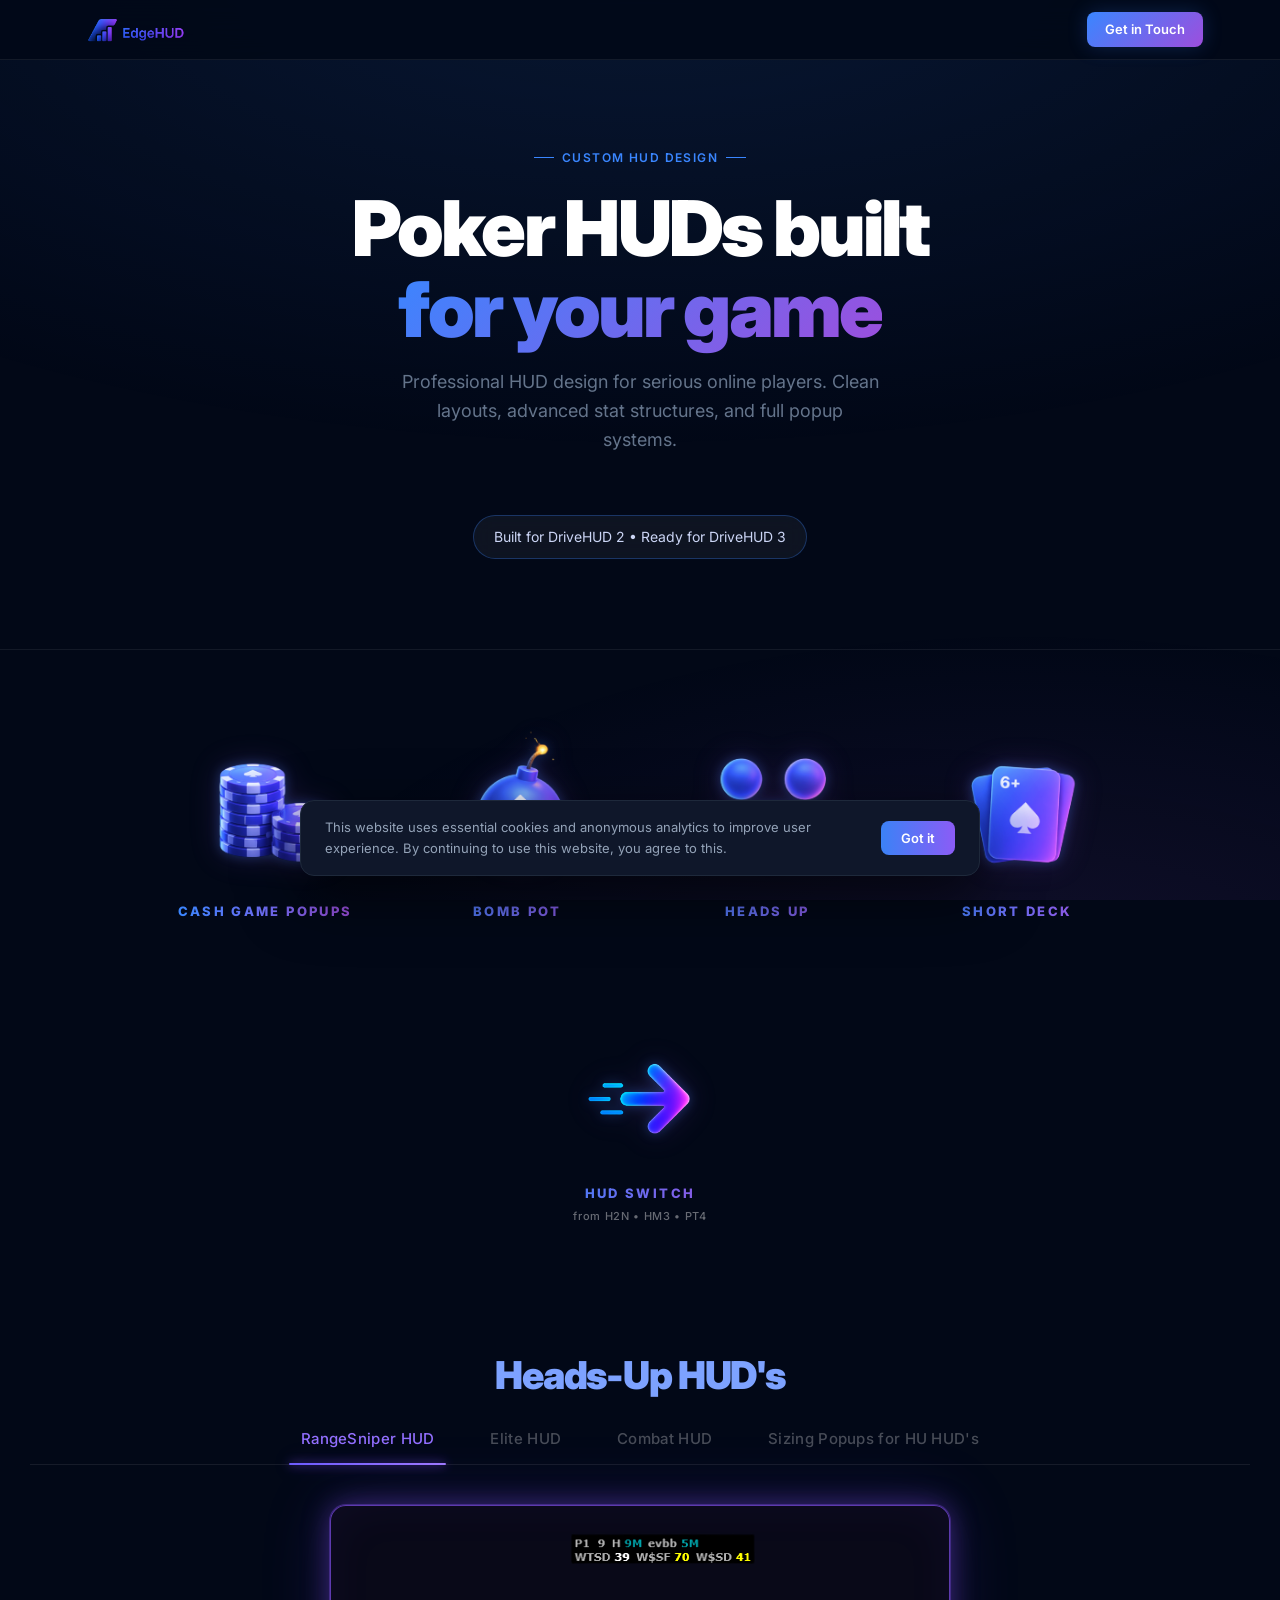
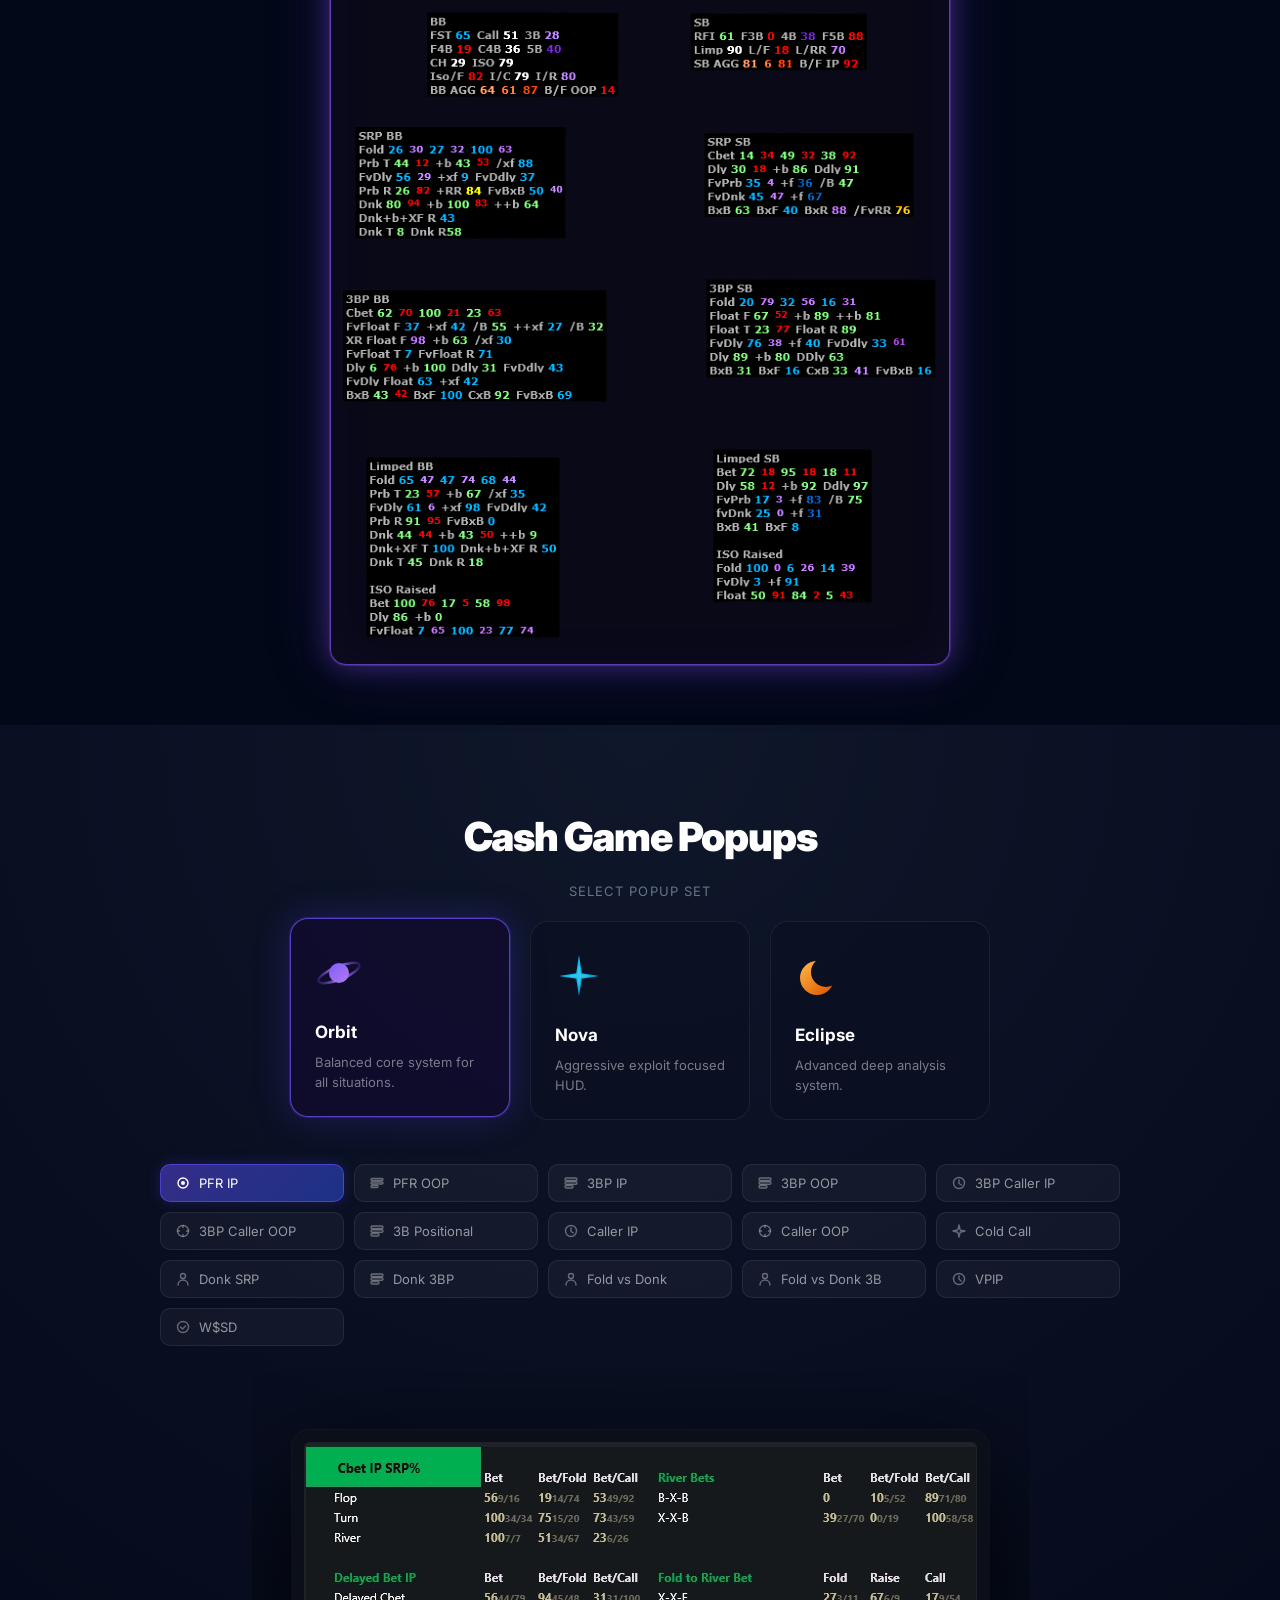
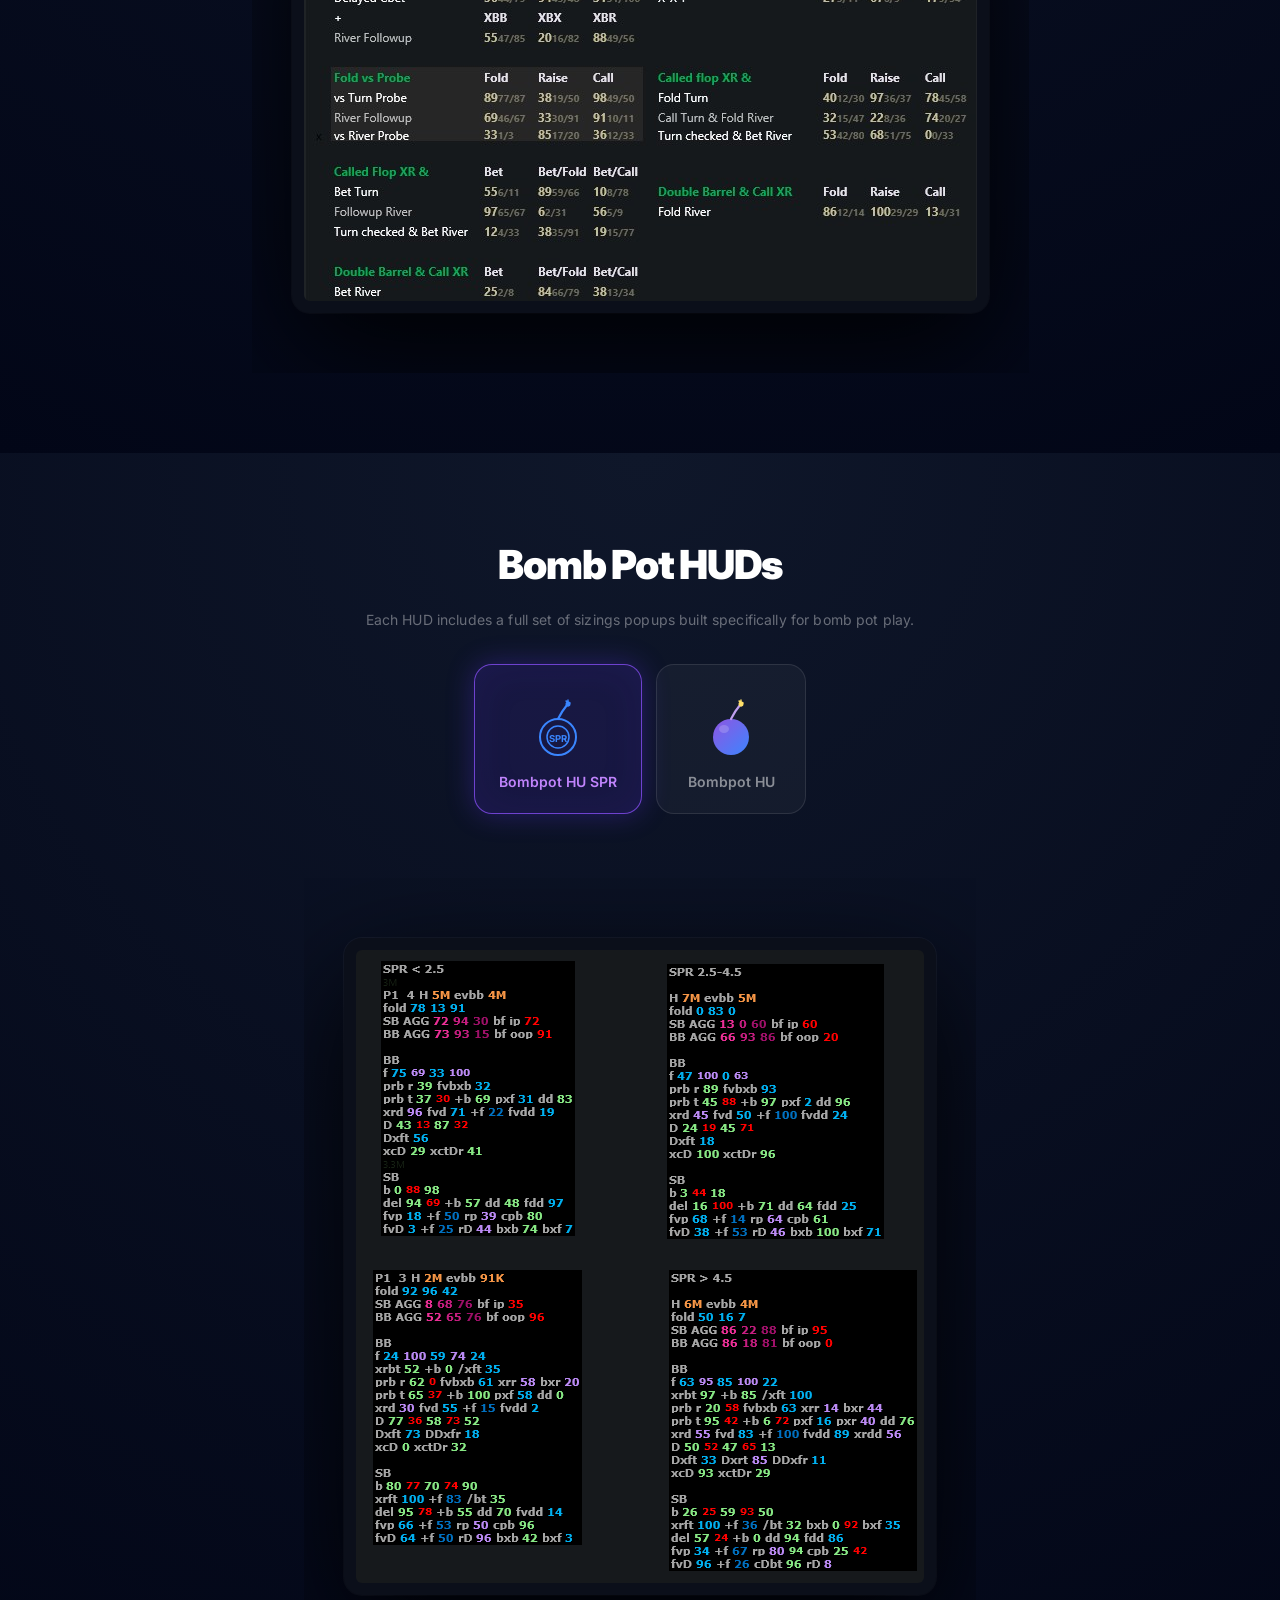
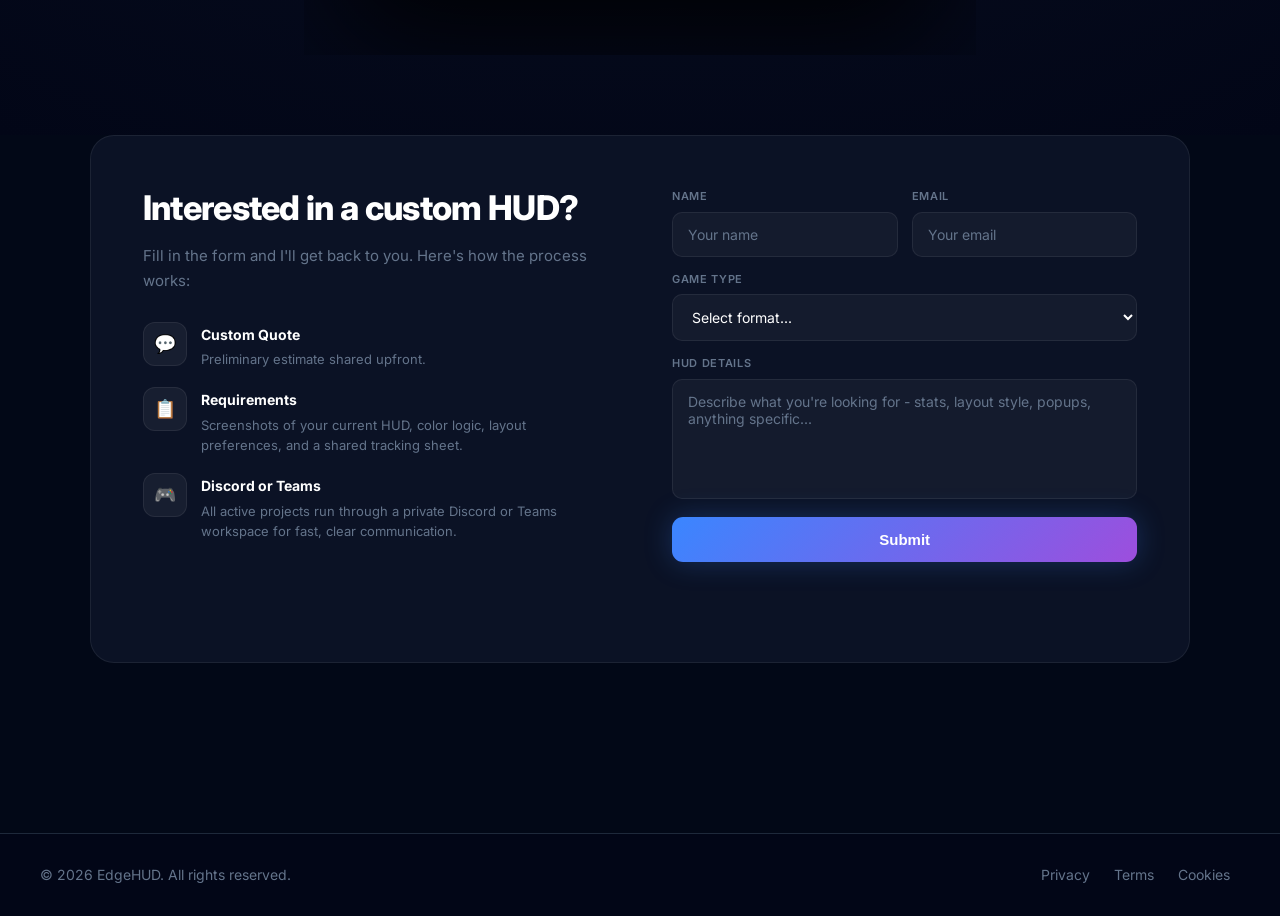
==== index.html @ d204b6a9 "Add files via upload" ====
<!DOCTYPE html>
<html lang="en">
<head>
<!-- Google tag (gtag.js) -->
<script async src="https://www.googletagmanager.com/gtag/js?id=G-PQ1KX2Z8D5"></script>
<script>
  window.dataLayer = window.dataLayer || [];
  function gtag(){dataLayer.push(arguments);}
  gtag('js', new Date());
  gtag('config', 'G-PQ1KX2Z8D5');
</script>
<meta charset="UTF-8">
<meta name="viewport" content="width=device-width, initial-scale=1.0">
<link rel="icon" type="image/png" href="logo-e-transparent.png">
<title>EdgeHUD - Custom Poker HUD Design for DriveHUD 2 &amp; 3</title>
<meta name="description" content="Professional custom poker HUD design for DriveHUD 2 and DriveHUD 3. Specialising in Cash Games, Heads-Up, Bomb Pot, and Omaha HUDs with full popup systems tailored to your game.">
<meta name="keywords" content="poker HUD, DriveHUD, DriveHUD 2, DriveHUD 3, custom poker HUD, heads-up poker HUD, bomb pot HUD, cash game HUD, Omaha HUD, poker software, HUD design">
<meta name="robots" content="index, follow">
<meta property="og:type" content="website">
<meta property="og:site_name" content="EdgeHUD">
<meta property="og:title" content="EdgeHUD - Custom Poker HUD Design for DriveHUD 2 &amp; 3">
<meta property="og:description" content="Professional custom poker HUD design for DriveHUD 2 and DriveHUD 3. Cash Games, Heads-Up, Bomb Pot, and Omaha HUDs with full popup systems.">
<meta property="og:url" content="https://edgehud.com/">
<meta name="twitter:card" content="summary_large_image">
<meta name="twitter:title" content="EdgeHUD - Custom Poker HUD Design">
<meta name="twitter:description" content="Professional custom poker HUD design for DriveHUD 2 and DriveHUD 3. Cash Games, Heads-Up, Bomb Pot, and Omaha formats.">
<script type="application/ld+json">
{
  "@context": "https://schema.org",
  "@type": "Service",
  "name": "EdgeHUD",
  "description": "Custom poker HUD design service for DriveHUD 2 and DriveHUD 3. Specialising in Cash Games, Heads-Up, Bomb Pot, and Omaha formats.",
  "provider": {
    "@type": "Organization",
    "name": "EdgeHUD",
    "url": "https://edgehud.com"
  },
  "serviceType": "Custom Poker HUD Design",
  "areaServed": "Worldwide",
  "availableChannel": {
    "@type": "ServiceChannel",
    "serviceUrl": "https://edgehud.com"
  }
}
</script>
<link href="https://fonts.googleapis.com/css2?family=Inter:wght@300;400;500;600;700;800;900&family=JetBrains+Mono:wght@400;600&display=swap" rel="stylesheet">
<link rel="stylesheet" href="shared.css">
<style>

/* HERO */
.hero {
  position: relative;
  z-index: 1;
  text-align: center;
  padding: 140px 20px 90px;
  border-bottom: 1px solid var(--border);
}

.hero-eyebrow {
  display: inline-flex;
  align-items: center;
  gap: 8px;
  font-size: 12px;
  font-weight: 600;
  letter-spacing: .12em;
  text-transform: uppercase;
  color: var(--blue);
  margin-bottom: 22px;
}

.hero-eyebrow span { width: 20px; height: 1px; background: var(--blue); display: inline-block; }

.hero h1 {
  font-size: clamp(42px, 6vw, 80px);
  font-weight: 900;
  letter-spacing: -0.035em;
  line-height: 1.05;
  margin-bottom: 18px;
}

.hero h1 em {
  font-style: normal;
  background: var(--grad);
  -webkit-background-clip: text;
  -webkit-text-fill-color: transparent;
}

.hero-sub {
  color: var(--muted);
  font-size: clamp(15px, 1.8vw, 18px);
  max-width: 480px;
  margin: 0 auto 30px;
}

.hud-info {
  margin-top: 30px;
  display: inline-block;
  padding: 10px 20px;
  border-radius: 999px;
  background: rgba(255,255,255,0.05);
  border: 1px solid rgba(58,134,255,0.3);
  color: #cbd5f5;
  font-size: 14px;
  backdrop-filter: blur(10px);
}

/* FORMATS STRIP */

.formats-section {
  position: relative;
  z-index: 1;
  padding: 70px 10% 60px;
  text-align: center;
}

.formats-grid {
  display: flex;
  justify-content: center;
  align-items: flex-start;
  gap: 80px;
  flex-wrap: wrap;
}

.format-item {
  text-align: center;
  cursor: default;
  transition: .3s;
}

.format-img {
  width: 170px;
  height: 175px;
  margin-bottom: 6px;
  background-image: url('icons-strip-transparent.png');
  background-size: 680px auto;
  background-repeat: no-repeat;
  filter:
    saturate(1.3)
    drop-shadow(0 0 6px rgba(58,134,255,0.30))
    drop-shadow(0 0 14px rgba(157,78,221,0.18));
  transition: .4s;
  display: block;
  margin-left: auto;
  margin-right: auto;
}

.format-icon-cash { background-position: 0 center; }
.format-icon-bomb { background-position: -170px center; }
.format-icon-hu   { background-position: -340px center; }
.format-icon-sd   { background-position: -510px center; }

.format-img-photo {
  object-fit: contain;
  background-image: none;
  width: 220px;
  height: 175px;
}

.format-sub {
  font-size: 11px;
  font-weight: 500;
  letter-spacing: .06em;
  color: rgba(255,255,255,0.4);
  margin-top: 4px;
}

.format-item:hover .format-img {
  transform: translateY(-6px) scale(1.08);
  filter:
    saturate(1.4)
    drop-shadow(0 0 10px rgba(58,134,255,0.48))
    drop-shadow(0 0 22px rgba(157,78,221,0.28));
}

.format-item h3 {
  font-size: 13px;
  letter-spacing: .18em;
  font-weight: 800;
  background: linear-gradient(90deg, #3a86ff, #9d4edd);
  -webkit-background-clip: text;
  -webkit-text-fill-color: transparent;
}

@media (max-width: 640px) {
  .formats-grid { gap: 44px; }
  .format-img { width: 120px; height: 124px; background-size: 480px auto; }
  .format-icon-bomb { background-position: -120px center; }
  .format-icon-hu   { background-position: -240px center; }
  .format-icon-sd   { background-position: -360px center; }
  .format-item h3 { font-size: 11px; letter-spacing: .14em; }
}

.section-tag {
  display: inline-block;
  font-size: 10px;
  font-weight: 700;
  letter-spacing: .14em;
  text-transform: uppercase;
  color: var(--blue);
  background: rgba(58,134,255,0.1);
  border: 1px solid rgba(58,134,255,0.2);
  padding: 4px 14px;
  border-radius: 100px;
  margin-bottom: 14px;
}


/* CONTACT */

.contact-section {
  position: relative;
  z-index: 1;
  padding: 0 7% 90px;
}

.contact-inner {
  background: var(--surface);
  border: 1px solid var(--border);
  border-radius: 24px;
  padding: 52px 52px;
  display: grid;
  grid-template-columns: 1fr 1fr;
  gap: 64px;
  align-items: start;
}

.contact-left h2 {
  font-size: clamp(22px, 2.8vw, 34px);
  font-weight: 800;
  letter-spacing: -0.02em;
  margin-bottom: 14px;
  line-height: 1.2;
}

.contact-left p { color: var(--muted); font-size: 15px; line-height: 1.7; margin-bottom: 28px; }

.contact-form { display: flex; flex-direction: column; gap: 14px; }

.field { display: flex; flex-direction: column; gap: 6px; }
.field label { font-size: 11px; font-weight: 600; color: #64748b; letter-spacing: .06em; text-transform: uppercase; }

input, textarea, select {
  background: rgba(255,255,255,0.04);
  border: 1px solid var(--border);
  border-radius: 10px;
  padding: 13px 15px;
  color: white;
  font-size: 14px;
  font-family: 'Inter', sans-serif;
  outline: none;
  transition: .2s;
  width: 100%;
  box-sizing: border-box;
}

input::placeholder, textarea::placeholder { color: var(--muted); }
input:focus, textarea:focus, select:focus {
  border-color: rgba(58,134,255,0.45);
  box-shadow: 0 0 0 3px rgba(58,134,255,0.08);
}

select option { background: #0e1120; color: white; }
textarea { height: 120px; resize: none; }
.input-row { display: grid; grid-template-columns: 1fr 1fr; gap: 14px; }

.submit-btn {
  padding: 14px;
  border-radius: 11px;
  border: none;
  background: var(--grad);
  color: white;
  font-size: 15px;
  font-weight: 700;
  cursor: pointer;
  transition: .25s;
  box-shadow: 0 0 28px rgba(58,134,255,0.26);
  margin-top: 4px;
}

.submit-btn:hover { transform: translateY(-2px); box-shadow: 0 0 42px rgba(58,134,255,0.46); }

/* PROCESS STEPS */

.process-steps { display: flex; flex-direction: column; gap: 18px; margin-top: 8px; }

.process-step { display: flex; align-items: flex-start; gap: 14px; }

.ps-icon {
  font-size: 18px;
  width: 44px;
  height: 44px;
  border-radius: 12px;
  background: rgba(255,255,255,0.05);
  border: 1px solid var(--border);
  display: flex;
  align-items: center;
  justify-content: center;
  flex-shrink: 0;
}

.ps-text { display: flex; flex-direction: column; gap: 3px; padding-top: 2px; }
.ps-text strong { font-size: 14px; font-weight: 700; color: white; }
.ps-text span { font-size: 13px; color: var(--muted); line-height: 1.55; }

/* HUD BUILDER SECTION */

.hud-builder-section {
  position: relative;
  z-index: 1;
  padding: 80px 10% 70px;
  text-align: center;
}

.hud-builder-title {
  font-size: clamp(28px, 4vw, 42px);
  font-weight: 800;
  color: white;
  margin: 8px 0 12px;
  letter-spacing: -.02em;
}

.hud-builder-sub {
  color: var(--muted);
  font-size: 15px;
  margin-bottom: 40px;
}

.hud-builder {
  max-width: 960px;
  margin: 0 auto;
  background: rgba(255,255,255,0.02);
  border: 1px solid var(--border);
  border-radius: 20px;
  padding: 32px 28px 28px;
}

.hud-tabs {
  display: flex;
  justify-content: center;
  gap: 10px;
  flex-wrap: wrap;
  margin-bottom: 10px;
}

.hud-tabs button {
  background: rgba(255,255,255,0.04);
  border: 1px solid var(--border);
  padding: 10px 24px;
  border-radius: 14px;
  color: var(--muted);
  cursor: pointer;
  font-size: 13px;
  font-weight: 700;
  font-family: 'Inter', sans-serif;
  letter-spacing: .02em;
  transition: .2s;
}

.hud-tabs button:hover { border-color: rgba(58,134,255,0.4); color: #a0b4d6; }

.hud-tabs button.active {
  background: var(--grad);
  border-color: transparent;
  color: white;
  box-shadow: 0 0 22px rgba(58,134,255,0.35);
}

.hud-desc {
  font-size: 14px;
  color: var(--muted);
  margin: 8px 0 16px;
}

.hud-sub-tabs {
  display: flex;
  justify-content: center;
  gap: 6px;
  flex-wrap: wrap;
  margin-bottom: 20px;
}

.hud-sub-tabs button {
  background: rgba(255,255,255,0.03);
  border: 1px solid var(--border);
  padding: 6px 13px;
  border-radius: 8px;
  color: var(--muted);
  cursor: pointer;
  font-size: 12px;
  font-weight: 600;
  font-family: 'Inter', sans-serif;
  transition: .2s;
}

.hud-sub-tabs button:hover { color: #a0b4d6; border-color: rgba(58,134,255,0.3); }

.hud-sub-tabs button.active {
  background: #3a86ff;
  border-color: transparent;
  color: white;
}

.hud-preview {
  display: flex;
  justify-content: center;
  align-items: center;
  padding: 40px;
  border-radius: 20px;
  background: radial-gradient(circle at center, rgba(59,130,246,0.12), transparent 70%);
  border: 1px solid rgba(59,130,246,0.15);
  box-shadow:
    0 0 0 1px rgba(255,255,255,0.02),
    0 20px 60px rgba(0,0,0,0.6),
    inset 0 0 40px rgba(59,130,246,0.05);
  transition: box-shadow .4s;
  overflow: auto;
}

.hud-preview .bi-preview-img {
  width: 100%;
  display: flex;
  justify-content: center;
}

.hud-preview .bi-preview-img img {
  width: 100%;
  max-height: 80vh;
  height: auto;
  display: block;
  border-radius: 12px;
  box-shadow:
    0 10px 30px rgba(0,0,0,0.8),
    0 0 0 1px rgba(0,0,0,0.6);
  filter: contrast(1.08) saturate(1.05);
  cursor: zoom-in;
  opacity: 1;
  transform: translateY(0);
  transition: opacity 0.25s ease, transform 0.25s ease;
  will-change: transform, opacity;
}

.hud-preview .bi-preview-img img.fade-out {
  opacity: 0;
  transform: translateY(10px);
}

@media (max-width: 768px) {
  .hud-preview { padding: 20px; }
  .hud-preview .bi-preview-img img { transition: opacity 0.2s ease; transform: none !important; }
}

/* RESPONSIVE */

@media (max-width: 900px) {
  .contact-inner { grid-template-columns: 1fr; gap: 40px; padding: 36px 28px; }
}

@media (max-width: 600px) {
  .contact-section { padding: 0 5% 72px; }
  .input-row { grid-template-columns: 1fr; }
}

/* === PORTFOLIO SECTION === */
.popup-section {
  width: 100%;
  padding: 80px 6%;
  box-sizing: border-box;
  background: radial-gradient(circle at top, #0f172a, #020617);
}

.popup-section h2 {
  font-size: 40px;
  font-weight: 900;
  letter-spacing: -0.03em;
  text-align: center;
  margin-bottom: 12px;
}

.section-sub {
  text-align: center;
  color: rgba(255,255,255,0.38);
  font-size: 14px;
  margin-bottom: 32px;
  letter-spacing: 0.01em;
}

.coming-soon-placeholder {
  display: flex;
  flex-direction: column;
  align-items: center;
  justify-content: center;
  gap: 16px;
  padding: 80px 40px;
  color: rgba(255,255,255,0.35);
  font-size: 15px;
  letter-spacing: 0.04em;
  text-transform: uppercase;
  border: 1.5px dashed rgba(58,134,255,0.25);
  border-radius: 12px;
  width: 100%;
  box-sizing: border-box;
}

.popup-layout {
  display: flex;
  flex-direction: column;
  gap: 24px;
  align-items: center;
}

.filter-grid {
  display: grid;
  grid-template-columns: repeat(5, 1fr);
  gap: 10px;
  width: 100%;
  max-width: 960px;
}

.filter-btn {
  display: flex;
  align-items: center;
  gap: 8px;
  padding: 10px 14px;
  border-radius: 10px;
  background: rgba(255,255,255,0.04);
  border: 1px solid rgba(255,255,255,0.08);
  color: rgba(255,255,255,0.55);
  font-family: 'Inter', sans-serif;
  font-size: 13px;
  cursor: pointer;
  transition: all 0.2s ease;
  text-align: left;
}

.filter-btn:hover {
  background: rgba(255,255,255,0.09);
  color: #fff;
  border-color: rgba(255,255,255,0.2);
}

.filter-btn.active {
  background: linear-gradient(135deg, rgba(90,70,220,0.55), rgba(50,90,255,0.45));
  border-color: rgba(100,80,255,0.6);
  color: #fff;
  box-shadow: 0 0 14px rgba(80,60,220,0.25);
}

.filter-btn-icon {
  flex-shrink: 0;
  width: 16px;
  height: 16px;
  opacity: 0.65;
}
.filter-btn.active .filter-btn-icon,
.filter-btn:hover .filter-btn-icon { opacity: 1; }

.bp-menu {
  display: flex;
  flex-wrap: wrap;
  gap: 14px;
  justify-content: center;
  margin-bottom: 40px;
}
.bp-card {
  display: flex;
  flex-direction: column;
  align-items: center;
  gap: 14px;
  padding: 28px 24px 20px;
  border-radius: 18px;
  background: rgba(255,255,255,0.04);
  border: 1.5px solid rgba(255,255,255,0.1);
  cursor: pointer;
  transition: all 0.22s ease;
  min-width: 150px;
  color: rgba(255,255,255,0.5);
  font-size: 14px;
  font-weight: 600;
  font-family: 'Inter', sans-serif;
  text-align: center;
  user-select: none;
}
.bp-card:hover {
  background: rgba(255,255,255,0.08);
  border-color: rgba(255,255,255,0.22);
  color: #fff;
}
.bp-card.active {
  background: rgba(100,55,255,0.13);
  border-color: rgba(140,80,255,0.75);
  box-shadow: 0 0 28px rgba(100,55,255,0.3), inset 0 0 40px rgba(80,50,200,0.1);
  color: #c084fc;
}

.popup-showcase {
  position: relative;
  display: flex;
  justify-content: center;
  align-items: center;
  padding: 60px 40px;
  min-height: 400px;
  overflow: hidden;
}

.popup-showcase img {
  width: auto;
  max-width: 100%;
  max-height: 80vh;
  height: auto;
  border-radius: 18px;
  background: #0b0f1a;
  padding: 12px;
  box-shadow:
    0 40px 120px rgba(0,0,0,0.9),
    0 0 0 1px rgba(255,255,255,0.05);
  object-fit: contain;
  transition: opacity 0.15s ease, transform 0.1s ease;
  will-change: transform;
  cursor: zoom-in;
}

.fullscreen {
  display: none;
  position: fixed;
  inset: 0;
  background: rgba(0,0,0,0.96);
  justify-content: center;
  align-items: center;
  z-index: 9999;
  cursor: zoom-out;
}

.fullscreen img {
  max-width: 95%;
  max-height: 95%;
  border-radius: 12px;
  box-shadow: 0 40px 120px rgba(0,0,0,1);
}

.popup-showcase::after {
  content: "";
  position: absolute;
  inset: 0;
  border-radius: 16px;
  background: radial-gradient(circle, rgba(59,130,246,0.15), transparent 70%);
  z-index: -1;
}

.pack-cards-wrap {
  text-align: center;
  margin-bottom: 44px;
}

.hint {
  font-size: 13px;
  color: #64748b;
  margin-bottom: 20px;
  letter-spacing: 0.08em;
  text-transform: uppercase;
}

.pack-cards {
  display: flex;
  justify-content: center;
  gap: 20px;
  flex-wrap: wrap;
}

.pack-card {
  position: relative;
  width: 220px;
  padding: 30px 24px 24px;
  border-radius: 18px;
  background: rgba(12, 16, 35, 0.85);
  border: 1px solid rgba(255,255,255,0.07);
  cursor: pointer;
  transition: all 0.25s ease;
  text-align: left;
}

.pack-card:hover {
  border-color: rgba(120,80,255,0.4);
  background: rgba(18,22,48,0.9);
  transform: translateY(-3px);
}

.pack-card.active {
  border-color: rgba(108,80,255,0.75);
  background: rgba(16,12,45,0.95);
  box-shadow:
    0 0 0 1px rgba(100,75,255,0.25),
    0 0 36px rgba(80,55,220,0.3);
  transform: translateY(-3px);
}

.pack-badge {
  position: absolute;
  top: -13px;
  left: 50%;
  transform: translateX(-50%);
  background: linear-gradient(90deg, #6d5cff, #9f7aea);
  color: #fff;
  font-size: 11px;
  font-weight: 700;
  padding: 4px 14px;
  border-radius: 999px;
  white-space: nowrap;
  letter-spacing: 0.04em;
}

.pack-icon {
  display: block;
  margin-bottom: 14px;
}

.pack-card-name {
  font-size: 17px;
  font-weight: 700;
  color: #fff;
  margin-bottom: 6px;
}

.pack-card-desc {
  font-size: 13px;
  color: rgba(255,255,255,0.45);
  line-height: 1.55;
}

@media (max-width: 768px) {
  .filter-grid { grid-template-columns: repeat(3, 1fr); }
  .pack-tabs { flex-direction: column; width: 100%; }
  .tab { justify-content: center; }
}

/* === HEADS-UP SECTION === */
.hu-section {
  max-width: 1400px;
  margin: 0 auto;
  padding: 60px 30px;
}

.hu-section > h2 {
  text-align: center;
  font-size: clamp(28px, 3vw, 42px);
  font-weight: 900;
  letter-spacing: -0.03em;
  margin-bottom: 10px;
  color: #7da2ff;
}

.hu-section > .subtitle {
  text-align: center;
  color: rgba(255,255,255,0.5);
  font-size: 15px;
  margin-bottom: 28px;
  max-width: 480px;
  margin-left: auto;
  margin-right: auto;
  line-height: 1.6;
}

.hud-switch {
  display: flex;
  justify-content: center;
  gap: 0;
  flex-wrap: wrap;
  border-bottom: 1px solid rgba(255,255,255,0.08);
  margin-bottom: 24px;
}

.popup-switch {
  display: flex;
  gap: 10px;
  flex-wrap: wrap;
}

.hud-switch button {
  background: transparent;
  border: none;
  padding: 12px 28px 16px;
  color: rgba(255,255,255,0.28);
  cursor: pointer;
  font-family: 'Inter', sans-serif;
  font-size: 15px;
  font-weight: 500;
  letter-spacing: 0.02em;
  position: relative;
  transition: color 0.3s ease;
}
.hud-switch button::after {
  content: '';
  position: absolute;
  bottom: -1px;
  left: 16px;
  right: 16px;
  height: 2px;
  border-radius: 2px;
  background: transparent;
  transition: background 0.3s ease, box-shadow 0.3s ease, opacity 0.3s ease;
  opacity: 0;
}
.hud-switch button:not(.active):hover {
  color: rgba(255,255,255,0.6);
}
.hud-switch button[data-hud="range"].active {
  color: #9370ff;
}
.hud-switch button[data-hud="range"].active::after {
  background: linear-gradient(90deg, #6d5cff, #a07aff);
  box-shadow: 0 0 10px rgba(138,85,255,0.8), 0 0 20px rgba(138,85,255,0.4);
  opacity: 1;
}
.hud-switch button[data-hud="elite"].active {
  color: #00dfa0;
}
.hud-switch button[data-hud="elite"].active::after {
  background: linear-gradient(90deg, #00b885, #00dfa0);
  box-shadow: 0 0 10px rgba(0,200,150,0.8), 0 0 20px rgba(0,200,150,0.4);
  opacity: 1;
}
.hud-switch button[data-hud="combat"].active {
  color: #ff4f4f;
}
.hud-switch button[data-hud="combat"].active::after {
  background: linear-gradient(90deg, #e03030, #ff5555);
  box-shadow: 0 0 10px rgba(255,60,60,0.8), 0 0 20px rgba(255,60,60,0.4);
  opacity: 1;
}
.hud-switch button[data-hud="sizings"].active {
  color: #38bdf8;
}
.hud-switch button[data-hud="sizings"].active::after {
  background: linear-gradient(90deg, #0ea5e9, #38bdf8);
  box-shadow: 0 0 10px rgba(56,189,248,0.8), 0 0 20px rgba(56,189,248,0.4);
  opacity: 1;
}

.popup-switch button {
  background: transparent;
  border: 1px solid rgba(255,255,255,0.18);
  padding: 10px 20px;
  border-radius: 999px;
  color: rgba(255,255,255,0.7);
  cursor: pointer;
  font-family: 'Inter', sans-serif;
  font-size: 14px;
  transition: all 0.3s ease;
}
.popup-switch button:not(.active):hover {
  border-color: rgba(255,255,255,0.55);
  color: #fff;
  background: rgba(255,255,255,0.07);
}
.popup-switch button.active {
  background: linear-gradient(90deg, #6d5cff, #9f7aea);
  border-color: transparent;
  color: #fff;
  box-shadow: 0 0 20px rgba(120,80,255,0.6);
}
.hud-switch-hint {
  text-align: center;
  font-size: 12px;
  color: rgba(255,255,255,0.3);
  margin-top: -36px;
  margin-bottom: 40px;
  letter-spacing: 0.05em;
  animation: hintPulse 2.5s ease-in-out infinite;
}
@keyframes hintPulse {
  0%, 100% { opacity: 0.3; }
  50% { opacity: 0.6; }
}

.hu-preview {
  display: flex;
  justify-content: center;
  align-items: flex-start;
  gap: 40px;
  flex-wrap: wrap;
  margin-top: 40px;
}
.popup-subrow-wrap {
  text-align: center;
  margin-bottom: 36px;
}
.popup-subrow-hint {
  font-size: 12px;
  color: rgba(255,255,255,0.3);
  letter-spacing: 0.08em;
  text-transform: uppercase;
  margin-bottom: 18px;
}
.popup-subrow {
  display: flex;
  justify-content: center;
  align-items: stretch;
  gap: 14px;
  flex-wrap: wrap;
}
.popup-type-card {
  position: relative;
  width: 160px;
  padding: 14px 18px;
  border-radius: 12px;
  background: rgba(12, 16, 38, 0.85);
  border: 1px solid rgba(255,255,255,0.07);
  cursor: pointer;
  transition: all 0.22s ease;
  text-align: left;
  display: flex;
  flex-direction: column;
  gap: 4px;
}
.popup-type-card:hover {
  border-color: rgba(120,80,255,0.4);
  background: rgba(18,22,50,0.9);
  transform: translateY(-2px);
}
.popup-type-card.active {
  border-color: rgba(108,80,255,0.75);
  background: rgba(16,12,48,0.95);
  box-shadow: 0 0 0 1px rgba(100,75,255,0.2), 0 0 28px rgba(80,55,220,0.28);
  transform: translateY(-2px);
}
.popup-type-icon {
  display: block;
  margin-bottom: 4px;
}
.popup-type-name {
  font-size: 15px;
  font-weight: 700;
  color: #fff;
  font-family: 'Inter', sans-serif;
}
.popup-type-desc {
  font-size: 12px;
  color: rgba(255,255,255,0.4);
  font-family: 'Inter', sans-serif;
  line-height: 1.4;
}
/* keep old button rule stubs for JS compat */
.popup-subrow button.active {
  display: none;
}

.hud-wrapper {
  padding: 8px;
  border-radius: 16px;
  background: rgba(10, 10, 25, 0.8);
  border: 1px solid rgba(168, 85, 247, 0.25);
  box-shadow: 0 0 40px rgba(168, 85, 247, 0.15);
  position: relative;
  width: 100%;
  max-width: 620px;
  transition: box-shadow 0.4s ease, border-color 0.4s ease, background 0.4s ease;
}

.hud-wrapper.range-active {
  background: rgba(10, 10, 25, 0.92);
  border-color: rgba(138, 85, 255, 0.65);
  box-shadow:
    0 0 0 1px rgba(138, 85, 255, 0.3),
    0 0 28px rgba(138, 85, 255, 0.4),
    0 0 70px rgba(100, 60, 220, 0.2),
    inset 0 0 50px rgba(138, 85, 255, 0.05);
  animation: rangeGlow 3s ease-in-out infinite;
  overflow: visible;
}

.hud-wrapper.range-active::before {
  content: none;
  position: absolute;
  top: -19px;
  left: 50%;
  transform: translateX(-50%);
  background: #05070d;
  padding: 0 12px;
  z-index: 10;
  font-size: 10px;
  font-weight: 700;
  letter-spacing: 5px;
  background-image: linear-gradient(90deg, #8a55ff, #c084fc, #8a55ff);
  background-size: 200% auto;
  animation: rangeShimmer 2s linear infinite;
  -webkit-background-clip: text;
  -webkit-text-fill-color: transparent;
  background-clip: text;
  white-space: nowrap;
}

@keyframes rangeGlow {
  0%, 100% { box-shadow: 0 0 0 1px rgba(138,85,255,0.3), 0 0 28px rgba(138,85,255,0.4), 0 0 70px rgba(100,60,220,0.2), inset 0 0 50px rgba(138,85,255,0.05); }
  50%       { box-shadow: 0 0 0 1px rgba(138,85,255,0.5), 0 0 50px rgba(138,85,255,0.55), 0 0 100px rgba(100,60,220,0.3), inset 0 0 70px rgba(138,85,255,0.08); }
}

@keyframes rangeShimmer {
  0%   { background-position: 0% center; }
  100% { background-position: 200% center; }
}

.hud-wrapper.combat-active {
  background: radial-gradient(ellipse at center, rgba(25, 5, 5, 0.95) 0%, rgba(8, 2, 2, 0.98) 70%);
  border-color: rgba(255, 55, 55, 0.65);
  box-shadow:
    0 0 0 1px rgba(255, 55, 55, 0.3),
    0 0 30px rgba(255, 55, 55, 0.45),
    0 0 75px rgba(200, 20, 20, 0.25),
    inset 0 0 40px rgba(255, 55, 55, 0.04);
  animation: combatGlow 3s ease-in-out infinite;
  overflow: visible;
  width: fit-content;
  max-width: 800px;
}

.hud-wrapper.combat-active::before {
  content: none;
  position: absolute;
  top: -19px;
  left: 50%;
  transform: translateX(-50%);
  background: #05070d;
  padding: 0 12px;
  z-index: 10;
  font-size: 10px;
  font-weight: 700;
  letter-spacing: 5px;
  background-image: linear-gradient(90deg, #ff3c3c, #ff8c42, #ff3c3c);
  background-size: 200% auto;
  animation: combatShimmer 2s linear infinite;
  -webkit-background-clip: text;
  -webkit-text-fill-color: transparent;
  background-clip: text;
  white-space: nowrap;
}

.hud-wrapper.combat-active img {
  mix-blend-mode: screen;
  filter: contrast(1.05) brightness(1.15);
  width: auto;
  max-width: 100%;
  border-radius: 4px;
  display: block;
}


@keyframes combatGlow {
  0%, 100% { box-shadow: 0 0 0 1px rgba(255,60,60,0.3), 0 0 28px rgba(255,60,60,0.4), 0 0 70px rgba(200,30,30,0.2), inset 0 0 50px rgba(255,60,60,0.04); }
  50%       { box-shadow: 0 0 0 1px rgba(255,60,60,0.5), 0 0 50px rgba(255,60,60,0.55), 0 0 100px rgba(200,30,30,0.3), inset 0 0 70px rgba(255,60,60,0.08); }
}

@keyframes combatShimmer {
  0%   { background-position: 0% center; }
  100% { background-position: 200% center; }
}

.hud-wrapper.elite-active {
  background: radial-gradient(ellipse at center, rgba(0, 30, 50, 0.98) 0%, rgba(0, 8, 20, 0.99) 70%);
  border-color: rgba(0, 200, 255, 0.5);
  box-shadow:
    0 0 0 1px rgba(0, 200, 255, 0.25),
    0 0 25px rgba(0, 200, 255, 0.3),
    0 0 60px rgba(0, 160, 255, 0.15),
    inset 0 0 60px rgba(0, 180, 255, 0.04);
  animation: eliteGlow 3s ease-in-out infinite;
  display: flex;
  align-items: center;
  justify-content: center;
  width: min(650px, 100%);
  height: auto;
  min-height: 752px;
  overflow: visible;
}

.hud-wrapper.elite-active::before {
  content: none;
  position: absolute;
  top: -19px;
  left: 50%;
  transform: translateX(-50%);
  background: #05070d;
  padding: 0 12px;
  background-clip: padding-box;
  z-index: 10;
  font-size: 10px;
  font-weight: 700;
  letter-spacing: 5px;
  color: transparent;
  background-image: linear-gradient(90deg, #00b4ff, #00ffea, #00b4ff);
  background-size: 200% auto;
  animation: eliteShimmer 2s linear infinite;
  -webkit-background-clip: text;
  -webkit-text-fill-color: transparent;
  background-clip: text;
  white-space: nowrap;
}

@keyframes eliteGlow {
  0%, 100% { box-shadow: 0 0 0 1px rgba(0,220,255,0.3), 0 0 30px rgba(0,220,255,0.35), 0 0 70px rgba(0,180,255,0.2), inset 0 0 40px rgba(0,220,255,0.05); }
  50%       { box-shadow: 0 0 0 1px rgba(0,220,255,0.5), 0 0 50px rgba(0,220,255,0.55), 0 0 100px rgba(0,180,255,0.3), inset 0 0 60px rgba(0,220,255,0.08); }
}

@keyframes eliteShimmer {
  0%   { background-position: 0% center; }
  100% { background-position: 200% center; }
}

.hud-wrapper img {
  display: block;
  width: 100%;
  height: auto;
  image-rendering: auto;
  filter: contrast(1.2) brightness(1.05);
  border-radius: 6px;
  transition: opacity 0.25s ease;
}

.hud-wrapper.elite-active img {
  mix-blend-mode: screen;
  filter: contrast(1.05) brightness(1.15);
  width: 100%;
  border-radius: 8px;
}


#sizingsPreview {
  margin-left: -30px;
  margin-right: -30px;
  width: calc(100% + 60px);
}

.popup-wrapper {
  padding: 0;
  border-radius: 14px;
  overflow: hidden;
  background: #0c1220;
  border: 1px solid rgba(138, 85, 255, 0.4);
  box-shadow:
    0 0 0 1px rgba(138, 85, 255, 0.15),
    0 0 28px rgba(138, 85, 255, 0.3),
    0 0 65px rgba(100, 60, 220, 0.15);
  position: relative;
  animation: sizingsGlow 3s ease-in-out infinite;
  display: block;
  width: 100%;
}
.popup-wrapper::before {
  content: attr(data-label);
  position: absolute;
  top: -19px;
  left: 50%;
  transform: translateX(-50%);
  background: #05070d;
  padding: 0 12px;
  z-index: 10;
  font-size: 10px;
  font-weight: 700;
  letter-spacing: 5px;
  background-image: linear-gradient(90deg, #8a55ff, #c084fc, #8a55ff);
  background-size: 200% auto;
  animation: sizingsShimmer 2s linear infinite;
  -webkit-background-clip: text;
  -webkit-text-fill-color: transparent;
  background-clip: text;
  white-space: nowrap;
}
@keyframes sizingsGlow {
  0%, 100% { box-shadow: 0 0 0 1px rgba(138,85,255,0.15), 0 0 28px rgba(138,85,255,0.3), 0 0 65px rgba(100,60,220,0.15); }
  50%       { box-shadow: 0 0 0 1px rgba(138,85,255,0.3), 0 0 45px rgba(138,85,255,0.45), 0 0 95px rgba(100,60,220,0.25); }
}
@keyframes sizingsShimmer {
  0%   { background-position: 0% center; }
  100% { background-position: 200% center; }
}
.popup-wrapper img {
  border-radius: 0;
  display: block;
  max-width: 100%;
  filter: contrast(1.15) brightness(1.08) saturate(1.2);
}
.popup-img {
  width: 100%;
  border-radius: 6px;
  display: block;
  transition: opacity 0.25s ease;
}

.video-box {
  margin-top: 20px;
  border-radius: 16px;
  overflow: hidden;
  box-shadow: 0 0 40px rgba(120,80,255,0.25);
}

.video-box iframe {
  width: 100%;
  height: 260px;
  border: none;
  display: block;
}


@media (max-width: 1000px) {
  .hu-preview { flex-direction: column; align-items: center; }
  .popup-side { width: 100%; }
  .video-box iframe { height: 260px; }
}

@media (max-width: 768px) {
  .hu-section { padding: 60px 20px; }
}

/* ========================================
   COMPREHENSIVE RESPONSIVE STYLES
   ======================================== */

/* --- 1024px: Large tablet --- */
@media (max-width: 1024px) {
  .hud-builder-section { padding: 70px 6% 60px; }
  .popup-section { padding: 70px 5%; }
  .formats-section { padding: 60px 6% 50px; }
  .contact-section { padding: 0 5% 80px; }
  .hu-section { padding: 60px 24px; }
}

/* --- 900px: Tablet --- */
@media (max-width: 900px) {
  .hud-builder { padding: 26px 20px 22px; }
  .filter-grid { grid-template-columns: repeat(3, 1fr); }
  .popup-showcase { padding: 36px 24px; }
  .pack-card { width: 190px; }
}

/* --- 768px: Standard tablet --- */
@media (max-width: 768px) {
  .hero { padding: 110px 20px 70px; }
  .hero-sub { max-width: 100%; }
  .hud-info { font-size: 13px; padding: 9px 16px; }

  .hud-builder-section { padding: 60px 5% 50px; }
  .hud-builder { padding: 22px 16px 18px; }
  .hud-tabs { gap: 8px; }
  .hud-tabs button { padding: 9px 18px; font-size: 12px; }

  .popup-section { padding: 60px 5%; }
  .popup-section h2 { font-size: 30px; }
  .popup-showcase { padding: 28px 16px; min-height: 300px; }
  .popup-showcase img { border-radius: 12px; }

  .pack-card { width: 180px; padding: 26px 18px 20px; }
  .pack-cards { gap: 16px; }

  .bp-card { min-width: 130px; padding: 22px 18px 16px; }
  .bp-card svg { width: 52px; height: 52px; }

  .hu-section { padding: 50px 20px; }
  .hud-switch button { padding: 10px 20px 14px; font-size: 14px; }
}

/* --- 640px: Mobile landscape / small tablet --- */
@media (max-width: 640px) {
  .hero { padding: 96px 16px 60px; }

  .hud-builder-section { padding: 50px 4% 40px; }
  .hud-builder { padding: 18px 12px 16px; }
  .hud-tabs { gap: 6px; }
  .hud-tabs button { padding: 8px 14px; font-size: 12px; }
  .hud-sub-tabs button { padding: 5px 10px; font-size: 11px; }
  .hud-preview { padding: 20px 12px; }

  .popup-section { padding: 50px 4%; }
  .popup-section h2 { font-size: 26px; }
  .popup-showcase { padding: 20px 12px; min-height: 260px; }
  .filter-grid { grid-template-columns: repeat(2, 1fr); }

  .pack-cards { gap: 12px; }
  .pack-card { width: calc(50% - 6px); min-width: 130px; }

  .bp-menu { gap: 10px; }
  .bp-card { min-width: 120px; padding: 18px 14px 12px; font-size: 13px; }
  .bp-card svg { width: 46px; height: 46px; }

  .contact-section { padding: 0 4% 60px; }
  .contact-inner { padding: 26px 18px; gap: 28px; }

  .hu-section { padding: 44px 16px; }
  .hud-switch { overflow-x: auto; justify-content: flex-start; padding-bottom: 4px; flex-wrap: nowrap; }
  .hud-switch button { padding: 10px 16px 14px; font-size: 13px; white-space: nowrap; flex-shrink: 0; }
  .popup-type-card { padding: 12px 14px; }
  .popup-subrow { overflow-x: auto; flex-wrap: nowrap; padding-bottom: 4px; }
  .popup-subrow button { white-space: nowrap; flex-shrink: 0; }
  .popup-switch { overflow-x: auto; flex-wrap: nowrap; padding-bottom: 4px; }
  .popup-switch button { white-space: nowrap; flex-shrink: 0; }

  .formats-section { padding: 42px 4% 34px; }
}

/* --- 480px: Small mobile portrait --- */
@media (max-width: 480px) {
  .hero { padding: 86px 14px 50px; }
  .hud-info { font-size: 12px; padding: 8px 14px; }

  .hud-builder-section { padding: 44px 4% 36px; }
  .hud-builder { padding: 14px 10px 14px; }
  .hud-tabs button { padding: 7px 11px; font-size: 11px; border-radius: 10px; }
  .hud-sub-tabs button { padding: 4px 8px; font-size: 11px; }

  .popup-section { padding: 44px 4%; }
  .popup-section h2 { font-size: 22px; }
  .section-sub { font-size: 13px; }
  .popup-showcase { padding: 16px 8px; min-height: 220px; }
  .filter-grid { grid-template-columns: 1fr 1fr; gap: 8px; }
  .filter-btn { padding: 8px 10px; font-size: 12px; gap: 6px; }

  .pack-card { width: calc(50% - 6px); padding: 22px 12px 16px; }
  .pack-card-name { font-size: 15px; }
  .pack-card-desc { font-size: 12px; }

  .bp-card { min-width: 110px; padding: 16px 12px 10px; }
  .bp-card svg { width: 40px; height: 40px; }

  .contact-inner { padding: 22px 14px; }
  .formats-section { padding: 36px 4% 28px; }
  .hu-section { padding: 40px 12px; }
}

</style>
</head>
<body>

<div class="viewer" id="viewer" onclick="closeViewer()">
  <img id="viewerImg" alt="">
</div>

<nav>
  <a class="nav-brand" href="#">
    <img src="logo-full.png" alt="EdgeHUD">
  </a>
  <a class="nav-cta" href="#contact" onclick="gtag('event','cta_click',{location:'navbar'})">Get in Touch</a>
</nav>

<!-- HERO -->
<section class="hero">
  <div class="hero-eyebrow"><span></span>Custom HUD Design<span></span></div>
  <h1>Poker HUDs built<br><em>for your game</em></h1>
  <p class="hero-sub">Professional HUD design for serious online players. Clean layouts, advanced stat structures, and full popup systems.</p>
  <div class="hud-info">Built for DriveHUD 2 &bull; Ready for DriveHUD 3</div>
</section>

<!-- FORMATS -->
<section class="formats-section">
  <div class="formats-grid">
    <div class="format-item" style="cursor:pointer;" onclick="document.getElementById('cash-game-popups').scrollIntoView({behavior:'smooth'})">
      <div class="format-img format-icon-cash" role="img" aria-label="Cash Game Popups"></div>
      <h3>CASH GAME POPUPS</h3>
    </div>
    <div class="format-item" style="cursor:pointer;" onclick="document.getElementById('bomb-pot-popups').scrollIntoView({behavior:'smooth'})">
      <div class="format-img format-icon-bomb" role="img" aria-label="Bomb Pot"></div>
      <h3>BOMB POT</h3>
    </div>
    <div class="format-item">
      <div class="format-img format-icon-hu" role="img" aria-label="Heads Up"></div>
      <h3>HEADS UP</h3>
    </div>
    <div class="format-item">
      <div class="format-img format-icon-sd" role="img" aria-label="Short Deck"></div>
      <h3>SHORT DECK</h3>
    </div>
    <div class="format-item" style="cursor:pointer;" onclick="document.getElementById('contact').scrollIntoView({behavior:'smooth'})">
      <img class="format-img format-img-photo" src="hud-upgrade.png" alt="HUD Switch">
      <h3>HUD SWITCH</h3>
      <p class="format-sub">from H2N &bull; HM3 &bull; PT4</p>
    </div>
  </div>
</section>


<!-- HEADS-UP -->
<section class="hu-section">

  <h2>Heads-Up HUD's</h2>

  <div class="hud-switch">
    <button class="active" data-hud="range" onclick="switchHUD('range',this)">RangeSniper HUD</button>
    <button data-hud="elite" onclick="switchHUD('elite',this)">Elite HUD</button>
    <button data-hud="combat" onclick="switchHUD('combat',this)">Combat HUD</button>
    <button data-hud="sizings" onclick="switchHUD('sizings',this)">Sizing Popups for HU HUD's</button>
  </div>

  <!-- Sub-tabs: only shown when Sizing Popups tab is active -->
  <div class="popup-subrow-wrap" id="popupSubrow" style="display:none;">
    <p class="popup-subrow-hint">Select popup type</p>
    <div class="popup-subrow">

      <div class="popup-type-card active" onclick="switchPopup('srp',this)">
        <div class="popup-type-icon">
          <svg width="22" height="22" viewBox="0 0 32 32" fill="none" xmlns="http://www.w3.org/2000/svg">
            <circle cx="16" cy="16" r="13" stroke="#7c5cfc" stroke-width="1.6"/>
            <circle cx="16" cy="16" r="7" stroke="#7c5cfc" stroke-width="1.6"/>
            <circle cx="16" cy="16" r="2.5" fill="#7c5cfc"/>
            <line x1="16" y1="2" x2="16" y2="7" stroke="#7c5cfc" stroke-width="1.6" stroke-linecap="round"/>
            <line x1="16" y1="25" x2="16" y2="30" stroke="#7c5cfc" stroke-width="1.6" stroke-linecap="round"/>
            <line x1="2" y1="16" x2="7" y2="16" stroke="#7c5cfc" stroke-width="1.6" stroke-linecap="round"/>
            <line x1="25" y1="16" x2="30" y2="16" stroke="#7c5cfc" stroke-width="1.6" stroke-linecap="round"/>
          </svg>
        </div>
        <div class="popup-type-name">SRP</div>
      </div>

      <div class="popup-type-card" onclick="switchPopup('3bp',this)">
        <div class="popup-type-icon">
          <svg width="22" height="22" viewBox="0 0 32 32" fill="none" xmlns="http://www.w3.org/2000/svg">
            <rect x="4" y="6" width="24" height="5" rx="2" stroke="#3b82f6" stroke-width="1.6"/>
            <rect x="4" y="13.5" width="24" height="5" rx="2" stroke="#3b82f6" stroke-width="1.6"/>
            <rect x="4" y="21" width="16" height="5" rx="2" stroke="#3b82f6" stroke-width="1.6"/>
          </svg>
        </div>
        <div class="popup-type-name">3BP</div>
      </div>

      <div class="popup-type-card" onclick="switchPopup('limped',this)">
        <div class="popup-type-icon">
          <svg width="22" height="22" viewBox="0 0 32 32" fill="none" xmlns="http://www.w3.org/2000/svg">
            <rect x="4" y="22" width="5" height="7" rx="1.5" fill="#00c896"/>
            <rect x="11" y="15" width="5" height="14" rx="1.5" fill="#00c896" fill-opacity="0.7"/>
            <rect x="18" y="9" width="5" height="20" rx="1.5" fill="#00c896" fill-opacity="0.5"/>
            <path d="M6 18 L13 11 L20 6 L26 10" stroke="#00c896" stroke-width="1.8" stroke-linecap="round" stroke-linejoin="round"/>
            <circle cx="26" cy="10" r="2" fill="#00c896"/>
          </svg>
        </div>
        <div class="popup-type-name">Limped</div>
      </div>

      <div class="popup-type-card" onclick="switchPopup('betfold',this)">
        <div class="popup-type-icon">
          <svg width="22" height="22" viewBox="0 0 32 32" fill="none" xmlns="http://www.w3.org/2000/svg">
            <path d="M4 10C4 8.3 5.3 7 7 7H14L17 11H25C26.7 11 28 12.3 28 14V24C28 25.7 26.7 27 25 27H7C5.3 27 4 25.7 4 24V10Z" stroke="#f59e0b" stroke-width="1.6"/>
            <line x1="12" y1="18" x2="20" y2="18" stroke="#f59e0b" stroke-width="1.6" stroke-linecap="round"/>
            <line x1="16" y1="14" x2="16" y2="22" stroke="#f59e0b" stroke-width="1.6" stroke-linecap="round"/>
          </svg>
        </div>
        <div class="popup-type-name">Bet/fold</div>
      </div>

    </div>
  </div>

  <!-- Centered preview -->
  <div class="hu-preview">
    <div class="hud-wrapper range-active" id="hudWrapperBox">
      <img id="hudImg" src="rangesniper-hud-transparent.png" alt="HUD">
    </div>
    <div id="sizingsPreview" style="display:none; width:100%;">
      <div class="popup-wrapper" id="popupWrapper" data-label="SRP POPUP">
        <img id="popupImg" src="hu_srp.png" alt="Popup" class="popup-img">
      </div>
    </div>
  </div>


</section>

<!-- PORTFOLIO -->
<section class="popup-section" id="cash-game-popups">

  <h2>Cash Game Popups</h2>

  <div class="pack-cards-wrap">
    <p class="hint">Select popup set</p>
    <div class="pack-cards" id="packTabs">

      <div class="pack-card active" data-pack="orbit">
        <div class="pack-icon">
          <svg width="48" height="48" viewBox="0 0 48 48" fill="none" xmlns="http://www.w3.org/2000/svg">
            <defs>
              <linearGradient id="og" x1="13" y1="13" x2="35" y2="35" gradientUnits="userSpaceOnUse"><stop stop-color="#7c5cfc"/><stop offset="1" stop-color="#b57bee"/></linearGradient>
              <linearGradient id="or" x1="2" y1="24" x2="46" y2="24" gradientUnits="userSpaceOnUse"><stop stop-color="#7c5cfc" stop-opacity="0.2"/><stop offset="0.5" stop-color="#c084fc"/><stop offset="1" stop-color="#7c5cfc" stop-opacity="0.2"/></linearGradient>
            </defs>
            <ellipse cx="24" cy="24" rx="22" ry="6.5" stroke="url(#or)" stroke-width="2.5" transform="rotate(-22 24 24)"/>
            <circle cx="24" cy="24" r="10" fill="url(#og)"/>
          </svg>
        </div>
        <div class="pack-card-name">Orbit</div>
        <div class="pack-card-desc">Balanced core system for all situations.</div>
      </div>

      <div class="pack-card" data-pack="nova">
        <div class="pack-icon">
          <svg width="48" height="48" viewBox="0 0 48 48" fill="none" xmlns="http://www.w3.org/2000/svg">
            <defs>
              <linearGradient id="ng" x1="4" y1="4" x2="44" y2="44" gradientUnits="userSpaceOnUse"><stop stop-color="#00d4ff"/><stop offset="1" stop-color="#0098cc"/></linearGradient>
            </defs>
            <path d="M24 3L26.8 21.2L44 24L26.8 26.8L24 44L21.2 26.8L4 24L21.2 21.2Z" fill="url(#ng)"/>
            <path d="M24 11L25.8 22.2L36 24L25.8 25.8L24 36L22.2 25.8L12 24L22.2 22.2Z" fill="white" fill-opacity="0.2"/>
          </svg>
        </div>
        <div class="pack-card-name">Nova</div>
        <div class="pack-card-desc">Aggressive exploit focused HUD.</div>
      </div>

      <div class="pack-card" data-pack="eclipse">
        <div class="pack-icon">
          <svg width="48" height="48" viewBox="0 0 48 48" fill="none" xmlns="http://www.w3.org/2000/svg">
            <defs>
              <linearGradient id="eg" x1="8" y1="10" x2="36" y2="40" gradientUnits="userSpaceOnUse"><stop stop-color="#ffb347"/><stop offset="1" stop-color="#e05a00"/></linearGradient>
              <mask id="em"><rect width="48" height="48" fill="white"/><circle cx="31" cy="20" r="15" fill="black"/></mask>
            </defs>
            <circle cx="22" cy="26" r="17" fill="url(#eg)" mask="url(#em)"/>
          </svg>
        </div>
        <div class="pack-card-name">Eclipse</div>
        <div class="pack-card-desc">Advanced deep analysis system.</div>
      </div>

    </div>
  </div>

  <div class="popup-layout">
    <div class="filter-grid" id="popupMenuList"></div>
    <div class="popup-showcase">
      <img id="popupImage" alt="Popup Preview" style="display:none;">
    </div>
  </div>

</section>

<!-- BOMB POT POPUPS -->
<section class="popup-section" id="bomb-pot-popups">

  <h2>Bomb Pot HUDs</h2>
  <p class="section-sub">Each HUD includes a full set of sizings popups built specifically for bomb pot play.</p>

  <div class="popup-layout">
    <div class="filter-grid bp-menu" id="bpMenuList"></div>
    <div class="popup-showcase">
      <img id="bpImage" alt="Bomb Pot Popup Preview" style="display:none;">
      <div id="bpComingSoon" class="coming-soon-placeholder">
        <svg width="48" height="48" viewBox="0 0 48 48" fill="none" xmlns="http://www.w3.org/2000/svg">
          <circle cx="24" cy="24" r="20" stroke="#3a86ff" stroke-width="2" stroke-dasharray="4 4"/>
          <path d="M24 14v12M24 32v2" stroke="#3a86ff" stroke-width="2.5" stroke-linecap="round"/>
        </svg>
        <p>Screenshots coming soon</p>
      </div>
    </div>
  </div>

</section>

<div id="fullscreen" class="fullscreen" onclick="closeFullscreen()">
  <img id="fullscreenImg">
</div>

<div id="cookieBanner" class="cookie-banner">
  <p>
    This website uses essential cookies and anonymous analytics to improve user experience.
    By continuing to use this website, you agree to this.
  </p>
  <button onclick="dismissCookie()">Got it</button>
</div>


<!-- CONTACT -->
<section class="contact-section" id="contact">
  <div class="contact-inner">
    <div class="contact-left">
      <h2>Interested in a custom HUD?</h2>
      <p>Fill in the form and I'll get back to you. Here's how the process works:</p>
      <div class="process-steps">
        <div class="process-step">
          <div class="ps-icon">💬</div>
          <div class="ps-text">
            <strong>Custom Quote</strong>
            <span>Preliminary estimate shared upfront.</span>
          </div>
        </div>
        <div class="process-step">
          <div class="ps-icon">📋</div>
          <div class="ps-text">
            <strong>Requirements</strong>
            <span>Screenshots of your current HUD, color logic, layout preferences, and a shared tracking sheet.</span>
          </div>
        </div>
        <div class="process-step">
          <div class="ps-icon">🎮</div>
          <div class="ps-text">
            <strong>Discord or Teams</strong>
            <span>All active projects run through a private Discord or Teams workspace for fast, clear communication.</span>
          </div>
        </div>
      </div>
    </div>
    <form class="contact-form" id="contact-form">
      <input type="text" name="_gotcha" style="display:none">
      <div class="input-row">
        <div class="field">
          <label>Name</label>
          <input type="text" name="name" placeholder="Your name" required>
        </div>
        <div class="field">
          <label>Email</label>
          <input type="email" name="_replyto" placeholder="Your email" required>
        </div>
      </div>
      <div class="field">
        <label>Game Type</label>
        <select name="game_type" required>
          <option value="" disabled selected>Select format...</option>
          <option>Heads-Up (HU)</option>
          <option>6-Max Cash</option>
          <option>MTT / Tournament</option>
          <option>PLO / Omaha</option>
          <option>Bomb Pot</option>
          <option>Short Deck</option>
          <option>Other</option>
        </select>
      </div>
      <div class="field">
        <label>HUD Details</label>
        <textarea name="message" placeholder="Describe what you're looking for - stats, layout style, popups, anything specific..."></textarea>
      </div>
      <button type="submit" class="submit-btn" id="submit-btn">Submit</button>
      <p id="form-status" style="margin-top:14px;font-size:14px;text-align:center;min-height:20px;"></p>
    </form>

    <script>
    const contactForm = document.getElementById('contact-form');
    const formStatus = document.getElementById('form-status');
    const submitBtn = document.getElementById('submit-btn');

    contactForm.addEventListener('submit', async function(e) {
      e.preventDefault();
      submitBtn.disabled = true;
      submitBtn.textContent = 'Sending...';
      formStatus.textContent = '';

      const data = new FormData(contactForm);

      try {
        const response = await fetch('https://formspree.io/f/mkokqlbk', {
          method: 'POST',
          body: data,
          headers: { 'Accept': 'application/json' }
        });

        if (response.ok) {
          gtag('event', 'contact_form_submit', {
            event_category: 'engagement',
            event_label: 'Contact Form'
          });
          formStatus.style.color = '#00e0ff';
          formStatus.style.textShadow = '0 0 8px rgba(0,224,255,0.6)';
          formStatus.style.opacity = '0';
          formStatus.style.transition = 'opacity 0.3s ease';
          formStatus.textContent = 'Message sent. I\'ll get back to you shortly.';
          setTimeout(() => { formStatus.style.opacity = '1'; }, 50);
          contactForm.reset();
          submitBtn.disabled = true;
          submitBtn.textContent = 'Sent';
        } else {
          formStatus.style.color = '#ff6b6b';
          formStatus.style.textShadow = '';
          formStatus.textContent = 'Something went wrong. Please try again.';
          submitBtn.disabled = false;
          submitBtn.textContent = 'Submit';
        }
      } catch (err) {
        formStatus.style.color = '#ff6b6b';
        formStatus.style.textShadow = '';
        formStatus.textContent = 'Something went wrong. Please try again.';
        submitBtn.disabled = false;
        submitBtn.textContent = 'Submit';
      }
    });
    </script>
  </div>
</section>

<footer class="footer">
  <div class="footer-content">
    <div>© 2026 EdgeHUD. All rights reserved.</div>
    <div>
      <a href="privacy.html">Privacy</a>
      <a href="terms.html">Terms</a>
      <a href="cookies.html">Cookies</a>
    </div>
  </div>
</footer>

<script>
function openViewer(src) {
  document.getElementById('viewer').style.display = 'flex';
  document.getElementById('viewerImg').src = src;
}
function closeViewer() {
  document.getElementById('viewer').style.display = 'none';
}
document.addEventListener('keydown', e => { if (e.key === 'Escape') closeViewer(); });


// HUD BUILDER — Core / Apex / Edge
const huds = {
  core: {
    desc: 'Clean positional + fundamental system covering all major spots',
    shadow: 'rgba(58,134,255,0.2)',
    subs: [
      { name: 'PFR IP',      img: 'popups/omaha/oop-pfr.jpg' },
      { name: 'PFR OOP',     img: 'popups/omaha/ip-pfr.jpg' },
      { name: 'Caller IP',   img: 'popups/omaha/oop-caller.jpg' },
      { name: 'Caller OOP',  img: 'popups/omaha/ip-caller.jpg' }
    ]
  },
  apex: {
    desc: 'Advanced 3-bet, 4-bet and aggression focused system',
    shadow: 'rgba(157,78,221,0.25)',
    subs: [
      { name: '3BP IP',    img: 'popups/pack2/3bp-ip.jpg' },
      { name: '3BP OOP',   img: 'popups/pack2/3bp-oop.jpg' },
      { name: '4-Bet',     img: 'popups/pack2/3b-fold.jpg' },
      { name: 'Donk',      img: 'popups/pack2/donk.jpg' }
    ]
  },
  edge: {
    desc: 'Multiway, river and exploit-heavy decision system',
    shadow: 'rgba(58,134,255,0.15)',
    subs: [
      { name: 'River',      img: 'popups/omaha/river-bets.jpg' },
      { name: 'Multi-Way',  img: 'popups/omaha/mw.jpg' },
      { name: 'Limp Spots', img: 'popups/omaha/limp.jpg' },
      { name: 'Showdown',   img: 'popups/pack2/showdown.jpg' }
    ]
  }
};

function hudChangeImg(src) {
  const img = document.getElementById('hudPreviewImg');
  if (!img) return;
  img.classList.add('fade-out');
  setTimeout(() => {
    img.src = src;
    img.classList.remove('fade-out');
    void img.offsetWidth;
    img.style.opacity = '1';
    img.style.transform = 'translateY(0)';
  }, 150);
}

function loadHUD(key) {
  const hud = huds[key];
  const hudSubTabs    = document.getElementById('hudSubTabs');
  const hudPreviewBox = document.getElementById('hudPreviewBox');
  const hudDesc       = document.getElementById('hudDesc');
  if (!hudDesc || !hudSubTabs || !hudPreviewBox) return;

  document.querySelectorAll('.hud-tabs button').forEach(b => b.classList.remove('active'));
  document.querySelector('.hud-tabs button[data-hud="' + key + '"]').classList.add('active');

  hudDesc.textContent = hud.desc;
  hudPreviewBox.style.boxShadow = '0 0 30px ' + hud.shadow;

  hudSubTabs.innerHTML = '';
  hud.subs.forEach((sub, i) => {
    const btn = document.createElement('button');
    btn.textContent = sub.name;
    if (i === 0) btn.classList.add('active');
    btn.addEventListener('click', () => {
      hudSubTabs.querySelectorAll('button').forEach(b => b.classList.remove('active'));
      btn.classList.add('active');
      hudChangeImg(sub.img);
    });
    hudSubTabs.appendChild(btn);
  });

  hudChangeImg(hud.subs[0].img);
}

document.querySelectorAll('.hud-tabs button').forEach(btn => {
  btn.addEventListener('click', () => loadHUD(btn.dataset.hud));
});

document.addEventListener('DOMContentLoaded', () => loadHUD('core'));
if (document.readyState !== 'loading') loadHUD('core');

const packs = {
  orbit: [
    { name: 'PFR IP',            img: 'popups/orbit/pfr-ip.jpg' },
    { name: 'PFR OOP',           img: 'popups/orbit/pfr-oop.jpg' },
    { name: '3BP IP',            img: 'popups/orbit/3bp-ip.jpg' },
    { name: '3BP OOP',           img: 'popups/orbit/3bp-oop.jpg' },
    { name: '3BP Caller IP',     img: 'popups/orbit/3bp-caller-ip.jpg' },
    { name: '3BP Caller OOP',    img: 'popups/orbit/3bp-caller-oop.jpg' },
    { name: '3B Positional',     img: 'popups/orbit/3b-positional.jpg' },
    { name: 'Caller IP',         img: 'popups/orbit/caller-ip.jpg' },
    { name: 'Caller OOP',        img: 'popups/orbit/caller-oop.jpg' },
    { name: 'Cold Call',         img: 'popups/orbit/cold-call.jpg' },
    { name: 'Donk SRP',          img: 'popups/orbit/donk.jpg' },
    { name: 'Donk 3BP',          img: 'popups/orbit/donk-3bp.jpg' },
    { name: 'Fold vs Donk',      img: 'popups/orbit/fold-vs-donk.jpg' },
    { name: 'Fold vs Donk 3B',   img: 'popups/orbit/fold-vs-donk-3b.jpg' },
    { name: 'VPIP',              img: 'popups/orbit/vpip.jpg' },
    { name: 'W$SD',              img: 'popups/orbit/wsd.jpg' }
  ],
  nova: [
    { name: 'Raiser OOP',    img: 'popups/nova/raiser-oop.jpg' },
    { name: 'Raiser IP',     img: 'popups/nova/raiser-ip.jpg' },
    { name: '3B Aggressor',  img: 'popups/nova/3b-aggressor.jpg' },
    { name: '3B Caller',     img: 'popups/nova/3b-caller.jpg' },
    { name: 'Caller OOP',    img: 'popups/nova/caller-oop.jpg' },
    { name: 'Caller IP',     img: 'popups/nova/caller-ip.jpg' },
    { name: 'Donk',          img: 'popups/nova/donk.jpg' },
    { name: 'Multiway',      img: 'popups/nova/multiway.jpg' },
    { name: 'Showdown',      img: 'popups/nova/showdown.jpg' }
  ],
  eclipse: [
    { name: 'PFR IP',      img: 'popups/eclipse/pfr-ip.jpg' },
    { name: 'PFR OOP',     img: 'popups/eclipse/pfr-oop.jpg' },
    { name: '3BP IP',      img: 'popups/eclipse/3bp-ip.jpg' },
    { name: '3BP OOP',     img: 'popups/eclipse/3bp-oop.jpg' },
    { name: 'Caller IP',   img: 'popups/eclipse/caller-ip.jpg' },
    { name: 'Caller OOP',  img: 'popups/eclipse/caller-oop.jpg' },
    { name: '3B Fold',     img: 'popups/eclipse/3b-fold.jpg' },
    { name: 'Bet Fold',    img: 'popups/eclipse/bet-fold.jpg' },
    { name: 'BTN vs BB',   img: 'popups/eclipse/btn-vs-bb.jpg' },
    { name: 'BvB',         img: 'popups/eclipse/bvb.jpg' },
    { name: 'BvB Text',    img: 'popups/eclipse/bvb-text.jpg' },
    { name: 'Cold Call',   img: 'popups/eclipse/cold-call.jpg' },
    { name: 'Donk',        img: 'popups/eclipse/donk.jpg' },
    { name: 'IP vs EP',    img: 'popups/eclipse/ip-vs-ep.jpg' },
    { name: 'PFR + 3Bet',  img: 'popups/eclipse/pfr-3bet.jpg' },
    { name: 'SB vs BB',    img: 'popups/eclipse/sb-vs-bb.jpg' },
    { name: 'Showdown',    img: 'popups/eclipse/showdown.jpg' }
  ]
};

const menuList = document.getElementById('popupMenuList');
const popupImg = document.getElementById('popupImage');

function switchImage(src) {
  popupImg.style.display = 'block';
  popupImg.style.opacity = '0';
  setTimeout(() => {
    popupImg.src = src;
    popupImg.style.opacity = '1';
  }, 120);
}

function getFilterIcon(name) {
  const n = name.toLowerCase();
  const ico = (path) => `<svg class="filter-btn-icon" viewBox="0 0 16 16" fill="none" stroke="currentColor" stroke-width="1.4" stroke-linecap="round" stroke-linejoin="round">${path}</svg>`;
  if (n === 'pfr ip')          return ico('<circle cx="8" cy="8" r="5"/><circle cx="8" cy="8" r="2" fill="currentColor" stroke="none"/>');
  if (n === 'pfr oop')         return ico('<rect x="2" y="3.5" width="12" height="2" rx="1"/><rect x="2" y="7" width="12" height="2" rx="1"/><rect x="2" y="10.5" width="7" height="2" rx="1"/>');
  if (n.includes('caller ip')) return ico('<circle cx="8" cy="8" r="5.5"/><path d="M8 5v3.5l2.5 1.5"/>');
  if (n.includes('caller oop'))return ico('<circle cx="8" cy="8" r="5.5"/><path d="M8 2.5v2M8 11.5v2M2.5 8h2M11.5 8h2"/>');
  if (n.includes('caller'))    return ico('<path d="M4.5 2.5h4l1.5 3.5-2 1.5a8 8 0 003.5 3.5l1.5-2 3.5 1.5v3a1 1 0 01-1 1A12 12 0 013 4a1 1 0 011-1.5z"/>');
  if (n.includes('3bp') || n.includes('3b ')) return ico('<rect x="2" y="3" width="12" height="2.5" rx="1.2"/><rect x="2" y="6.8" width="12" height="2.5" rx="1.2"/><rect x="2" y="10.5" width="8" height="2.5" rx="1.2"/>');
  if (n.includes('donk'))      return ico('<circle cx="8" cy="5" r="2.5"/><path d="M3 14c0-2.8 2.2-5 5-5s5 2.2 5 5"/>');
  if (n.includes('fold'))      return ico('<path d="M3 3.5l10 9M13 3.5l-10 9"/>');
  if (n === 'cold call')       return ico('<path d="M8 2l1.2 5.2L14 8l-4.8 1.2L8 14l-1.2-4.8L2 8l4.8-1.2z"/>');
  if (n === 'vpip')            return ico('<circle cx="8" cy="8" r="5.5"/><path d="M8 5v3l2 2"/>');
  if (n.includes('w$') || n.includes('wsd')) return ico('<circle cx="8" cy="8" r="5.5"/><path d="M5.5 8l2 2 3-3"/>');
  if (n.includes('bombpot') && n.includes('spr')) return ico('<circle cx="7.5" cy="10" r="5" stroke-width="1.3"/><path d="M7.5 5 Q9.5 2.5 11 1.5" stroke-width="1.3"/><circle cx="11.5" cy="1" r="1" fill="currentColor" stroke="none"/><text x="7.5" y="11.8" text-anchor="middle" font-size="3.6" fill="currentColor" stroke="none" font-weight="700" font-family="Inter,sans-serif">SPR</text>');
  if (n.includes('bombpot')) return ico('<circle cx="7.5" cy="10" r="5" stroke-width="1.3"/><path d="M7.5 5 Q9.5 2.5 11 1.5" stroke-width="1.3"/><circle cx="11.5" cy="1" r="1" fill="currentColor" stroke="none"/><circle cx="7.5" cy="10" r="2" stroke-width="1.1"/>');
  return ico('<circle cx="8" cy="8" r="5"/>');
}

function loadPack(key) {
  menuList.innerHTML = '';
  popupImg.style.display = 'none';
  const items = packs[key] || [];
  items.forEach((p, i) => {
    const btn = document.createElement('button');
    btn.className = 'filter-btn';
    btn.innerHTML = getFilterIcon(p.name) + `<span>${p.name}</span>`;
    if (i === 0) {
      btn.classList.add('active');
      switchImage(p.img);
    }
    btn.onclick = () => {
      menuList.querySelectorAll('.filter-btn').forEach(b => b.classList.remove('active'));
      btn.classList.add('active');
      switchImage(p.img);
    };
    menuList.appendChild(btn);
  });
}

document.querySelectorAll('#packTabs .pack-card').forEach(card => {
  card.onclick = () => {
    document.querySelectorAll('#packTabs .pack-card').forEach(c => c.classList.remove('active'));
    card.classList.add('active');
    loadPack(card.dataset.pack);
  };
});

loadPack('orbit');


// --- BOMB POT SECTION ---
const bpData = [
  {
    name: 'Bombpot HU SPR',
    img: 'popups/bombpot/bp-hu-spr.png',
    icon: `<svg width="64" height="64" viewBox="0 0 64 64" fill="none" xmlns="http://www.w3.org/2000/svg">
      <circle cx="32" cy="44" r="18" stroke="#3a86ff" stroke-width="2"/>
      <circle cx="32" cy="44" r="11" stroke="#3a86ff" stroke-width="1.5"/>
      <text x="32" y="48.5" text-anchor="middle" font-size="9.5" fill="#3a86ff" font-weight="700" font-family="Inter,sans-serif">SPR</text>
      <path d="M32 26 Q36 18 41 12" stroke="#3a86ff" stroke-width="2.2" stroke-linecap="round"/>
      <circle cx="42" cy="11" r="2.5" fill="#3a86ff"/>
      <path d="M40 8 L44 10 M42 7 L42 13" stroke="#3a86ff" stroke-width="1.4" stroke-linecap="round"/>
    </svg>`
  },
  {
    name: 'Bombpot HU',
    img: 'popups/bombpot/bp-hu.png',
    icon: `<svg width="64" height="64" viewBox="0 0 64 64" fill="none" xmlns="http://www.w3.org/2000/svg">
      <defs>
        <linearGradient id="bhu_g" x1="10" y1="18" x2="52" y2="62" gradientUnits="userSpaceOnUse">
          <stop stop-color="#9d4edd"/><stop offset="1" stop-color="#3a86ff"/>
        </linearGradient>
      </defs>
      <circle cx="32" cy="44" r="18" fill="url(#bhu_g)"/>
      <ellipse cx="25" cy="36" rx="5" ry="4" fill="rgba(255,255,255,0.18)"/>
      <path d="M32 26 Q36 18 41 12" stroke="#c0a0f0" stroke-width="2.2" stroke-linecap="round"/>
      <circle cx="42" cy="11" r="2.5" fill="#ffe06a"/>
      <path d="M40 8 L44 10 M42 7 L42 13" stroke="#ffe06a" stroke-width="1.4" stroke-linecap="round"/>
    </svg>`
  }
];

const bpMenuList  = document.getElementById('bpMenuList');
const bpImageEl   = document.getElementById('bpImage');
const bpComingSoon = document.getElementById('bpComingSoon');

function loadBombPot() {
  bpMenuList.innerHTML = '';
  if (!bpData.length) {
    bpImageEl.style.display = 'none';
    bpComingSoon.style.display = 'flex';
    return;
  }
  bpComingSoon.style.display = 'none';
  bpData.forEach((p, i) => {
    const card = document.createElement('div');
    card.className = 'bp-card' + (i === 0 ? ' active' : '');
    card.innerHTML = `${p.icon}<span>${p.name}</span>`;
    if (i === 0) {
      bpImageEl.src = p.img;
      bpImageEl.style.display = 'block';
    }
    card.onclick = () => {
      bpMenuList.querySelectorAll('.bp-card').forEach(c => c.classList.remove('active'));
      card.classList.add('active');
      bpImageEl.style.opacity = '0';
      setTimeout(() => {
        bpImageEl.src = p.img;
        bpImageEl.style.opacity = '1';
      }, 150);
    };
    bpMenuList.appendChild(card);
  });
}

loadBombPot();


const hudData = {
  range:    { src: 'rangesniper-hud-transparent.png', name: 'RangeSniper HUD' },
  elite:    { src: 'hu1-elite.png',                  name: 'Elite HUD' },
  combat:   { src: 'combat-hud.png',                 name: 'Combat HUD' }
};

const popupSrcs = {
  srp:     'hu_srp.png',
  '3bp':   'hu_3bp.png',
  limped:  'hu_srp.png',
  betfold: 'hu_betfold.png'
};

function switchHUD(type, btn) {
  document.querySelectorAll('.hud-switch button').forEach(b => b.classList.remove('active'));
  btn.classList.add('active');
  const img = document.getElementById('hudImg');
  const wrapper = img.closest('.hud-wrapper');
  const isElite = type === 'elite';
  const isCombat = type === 'combat';
  const isRange = type === 'range';
  const isSizings = type === 'sizings';
  const popupSubrow = document.getElementById('popupSubrow');
  const hudWrapperBox = document.getElementById('hudWrapperBox');
  const sizingsPreview = document.getElementById('sizingsPreview');
  if (popupSubrow) popupSubrow.style.display = isSizings ? 'block' : 'none';
  if (hudWrapperBox) hudWrapperBox.style.display = isSizings ? 'none' : '';
  if (sizingsPreview) sizingsPreview.style.display = isSizings ? 'block' : 'none';
  if (isSizings) return;
  img.style.opacity = '0';
  setTimeout(() => {
    wrapper.classList.toggle('elite-active', isElite);
    wrapper.classList.toggle('range-active', isRange);
    wrapper.classList.toggle('combat-active', isCombat);
    img.src = hudData[type].src;
    img.style.opacity = '1';
  }, 220);
}


const popupLabels = { srp: 'SRP POPUP', '3bp': '3BP POPUP', limped: 'LIMPED POPUP', betfold: 'BET/FOLD POPUP' };
function switchPopup(type, btn) {
  document.querySelectorAll('.popup-subrow .popup-type-card').forEach(b => b.classList.remove('active'));
  btn.classList.add('active');
  const img = document.getElementById('popupImg');
  const wrapper = document.getElementById('popupWrapper');
  if (wrapper) wrapper.setAttribute('data-label', popupLabels[type] || '');
  img.style.opacity = '0';
  setTimeout(() => { img.src = popupSrcs[type]; img.style.opacity = '1'; }, 220);
}

if (localStorage.getItem('cookieOk')) {
  document.getElementById('cookieBanner').style.display = 'none';
}
function dismissCookie() {
  localStorage.setItem('cookieOk', '1');
  document.getElementById('cookieBanner').style.display = 'none';
}

const showcase = document.querySelector('.popup-showcase');

popupImg.addEventListener('click', () => {
  if (!popupImg.src || popupImg.style.display === 'none') return;
  document.getElementById('fullscreenImg').src = popupImg.src;
  document.getElementById('fullscreen').style.display = 'flex';
});

function closeFullscreen() {
  document.getElementById('fullscreen').style.display = 'none';
}

showcase.addEventListener('mousemove', (e) => {
  if (!popupImg.src || popupImg.style.display === 'none') return;
  const rect = showcase.getBoundingClientRect();
  const x = (e.clientX - rect.left) / rect.width;
  const y = (e.clientY - rect.top) / rect.height;
  popupImg.style.transform = `scale(1.06) translate(${(0.5 - x) * 10}px, ${(0.5 - y) * 10}px)`;
});

showcase.addEventListener('mouseleave', () => {
  popupImg.style.transform = 'scale(1)';
});
</script>

</body>
</html>
---- shared.css ----
*, *::before, *::after { margin: 0; padding: 0; box-sizing: border-box; }

:root {
  --blue: #3a86ff;
  --purple: #9d4edd;
  --bg: #020817;
  --surface: #0b1225;
  --border: rgba(255,255,255,0.07);
  --muted: #64748b;
  --grad: linear-gradient(135deg, #3a86ff, #9d4edd);
}

html { scroll-behavior: smooth; }

body {
  font-family: 'Inter', sans-serif;
  background: var(--bg);
  color: white;
  overflow-x: hidden;
  line-height: 1.6;
}

body::before {
  content: "";
  position: fixed;
  inset: 0;
  background:
    radial-gradient(ellipse 90% 55% at 50% -5%, rgba(58,134,255,0.12), transparent),
    radial-gradient(ellipse 60% 40% at 80% 110%, rgba(157,78,221,0.1), transparent);
  pointer-events: none;
  z-index: 0;
}

nav {
  position: fixed;
  top: 0; left: 0; right: 0;
  height: 60px;
  display: flex;
  align-items: center;
  justify-content: space-between;
  padding: 0 6%;
  background: rgba(2,8,23,0.88);
  border-bottom: 1px solid var(--border);
  backdrop-filter: blur(16px);
  z-index: 100;
}

.nav-brand {
  display: flex;
  align-items: center;
  text-decoration: none;
}

.nav-brand img {
  height: 38px;
  width: auto;
}

.nav-right { display: flex; align-items: center; gap: 12px; }

.nav-back {
  display: inline-flex;
  align-items: center;
  gap: 6px;
  font-size: 13px;
  font-weight: 500;
  color: var(--muted);
  text-decoration: none;
  padding: 6px 12px;
  border-radius: 8px;
  transition: .2s;
}

.nav-back:hover { color: white; background: rgba(255,255,255,0.06); }

.nav-cta {
  display: inline-block;
  padding: 7px 18px;
  border-radius: 8px;
  background: var(--grad);
  color: white;
  font-size: 13px;
  font-weight: 600;
  text-decoration: none;
  transition: .2s;
  box-shadow: 0 0 20px rgba(58,134,255,0.22);
}

.nav-cta:hover { opacity: 0.88; transform: translateY(-1px); }

.viewer {
  position: fixed;
  inset: 0;
  background: rgba(0,0,0,0.94);
  display: none;
  align-items: center;
  justify-content: center;
  z-index: 1000;
  backdrop-filter: blur(10px);
  cursor: zoom-out;
}

.viewer img {
  max-width: 94%;
  max-height: 94%;
  border-radius: 10px;
}

.footer {
  margin-top: 80px;
  padding: 30px 20px;
  border-top: 1px solid #1e293b;
  background: #020617;
}

.footer-content {
  max-width: 1200px;
  margin: auto;

  display: flex;
  justify-content: space-between;
  align-items: center;

  color: #64748b;
  font-size: 14px;
}

.footer a {
  color: #64748b;
  text-decoration: none;
  margin: 0 10px;
}

.footer a:hover {
  color: #3b82f6;
}

@media (max-width: 768px) {
  .footer-content {
    flex-direction: column;
    gap: 10px;
    text-align: center;
  }
  nav { padding: 0 4%; }
  .nav-brand img { height: 32px; }
  .nav-cta { padding: 7px 14px; font-size: 12px; }
  .nav-back { padding: 5px 10px; font-size: 12px; }
}

@media (max-width: 480px) {
  nav { padding: 0 4%; height: 54px; }
  .nav-brand img { height: 26px; }
  .nav-cta { padding: 6px 12px; font-size: 11px; }
  .cookie-banner {
    flex-direction: column;
    gap: 12px;
    text-align: center;
    padding: 16px 18px;
    bottom: 12px;
  }
  .cookie-banner button { width: 100%; }
}

/* === COOKIE BANNER === */
.cookie-banner {
  position: fixed;
  bottom: 24px;
  left: 50%;
  transform: translateX(-50%);
  display: flex;
  align-items: center;
  gap: 20px;
  background: #0f172a;
  border: 1px solid #1e293b;
  border-radius: 14px;
  padding: 16px 24px;
  max-width: 680px;
  width: calc(100% - 40px);
  box-shadow: 0 20px 60px rgba(0,0,0,0.6);
  z-index: 8000;
  animation: slideUp 0.4s ease;
}

.cookie-banner p {
  margin: 0;
  font-size: 13px;
  color: #94a3b8;
  line-height: 1.6;
  flex: 1;
}

.cookie-banner button {
  flex-shrink: 0;
  padding: 9px 20px;
  border-radius: 8px;
  border: none;
  background: linear-gradient(90deg, #3b82f6, #8b5cf6);
  color: white;
  font-size: 13px;
  font-weight: 600;
  font-family: 'Inter', sans-serif;
  cursor: pointer;
  transition: opacity .2s;
}

.cookie-banner button:hover { opacity: 0.85; }

@keyframes slideUp {
  from { opacity: 0; transform: translateX(-50%) translateY(20px); }
  to   { opacity: 1; transform: translateX(-50%) translateY(0); }
}

/* === POPUP PREVIEW FIX === */
.preview {
  display: flex;
  justify-content: center;
  align-items: center;
  padding: 30px;
  border-radius: 16px;
  border: 1px solid #1e293b;
  background: radial-gradient(circle, rgba(59,130,246,0.08), transparent);
  overflow: hidden;
}

.preview img {
  max-height: 720px;
  width: auto;
  height: auto;
  object-fit: contain;
  image-rendering: -webkit-optimize-contrast;
  image-rendering: crisp-edges;
  filter: contrast(1.06) saturate(1.05);
  border-radius: 10px;
  box-shadow: 0 0 40px rgba(0,0,0,0.6);
  transition: transform 0.25s ease;
}

.preview img:hover {
  transform: scale(1.05);
}
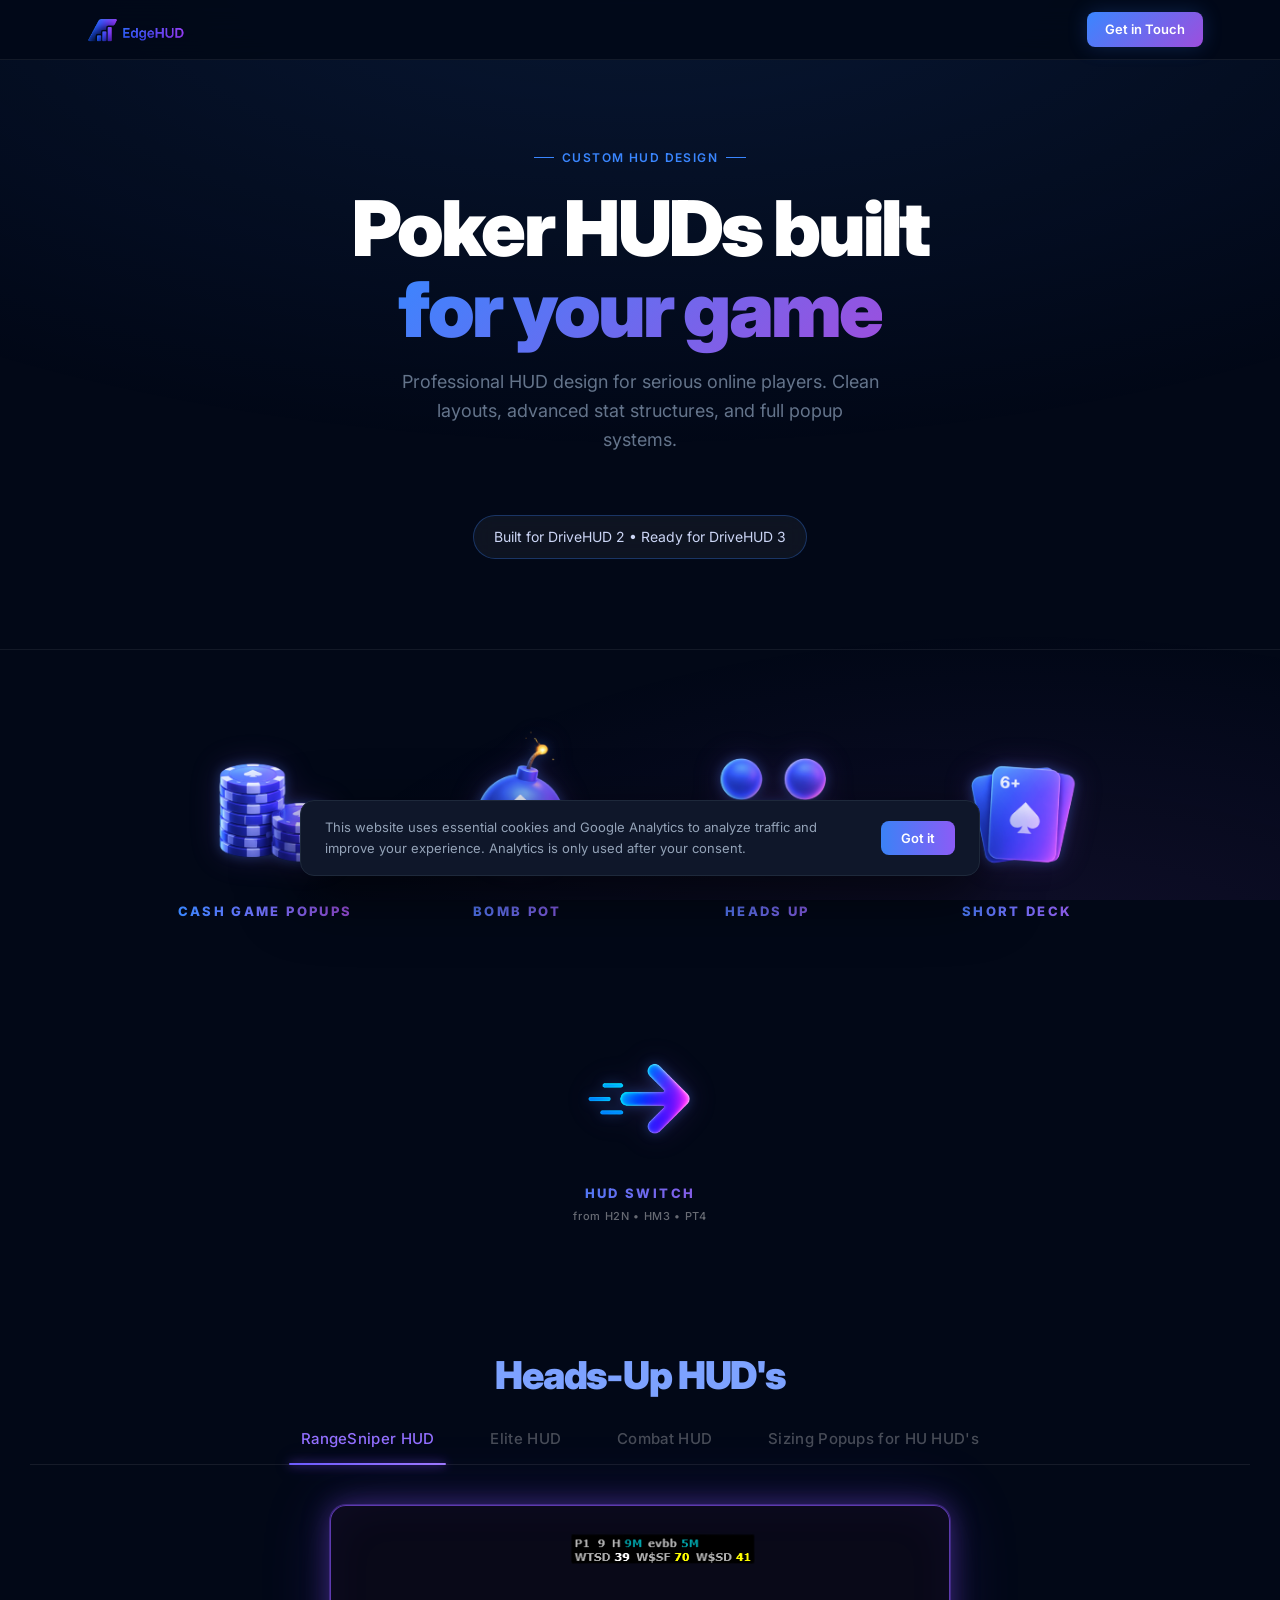
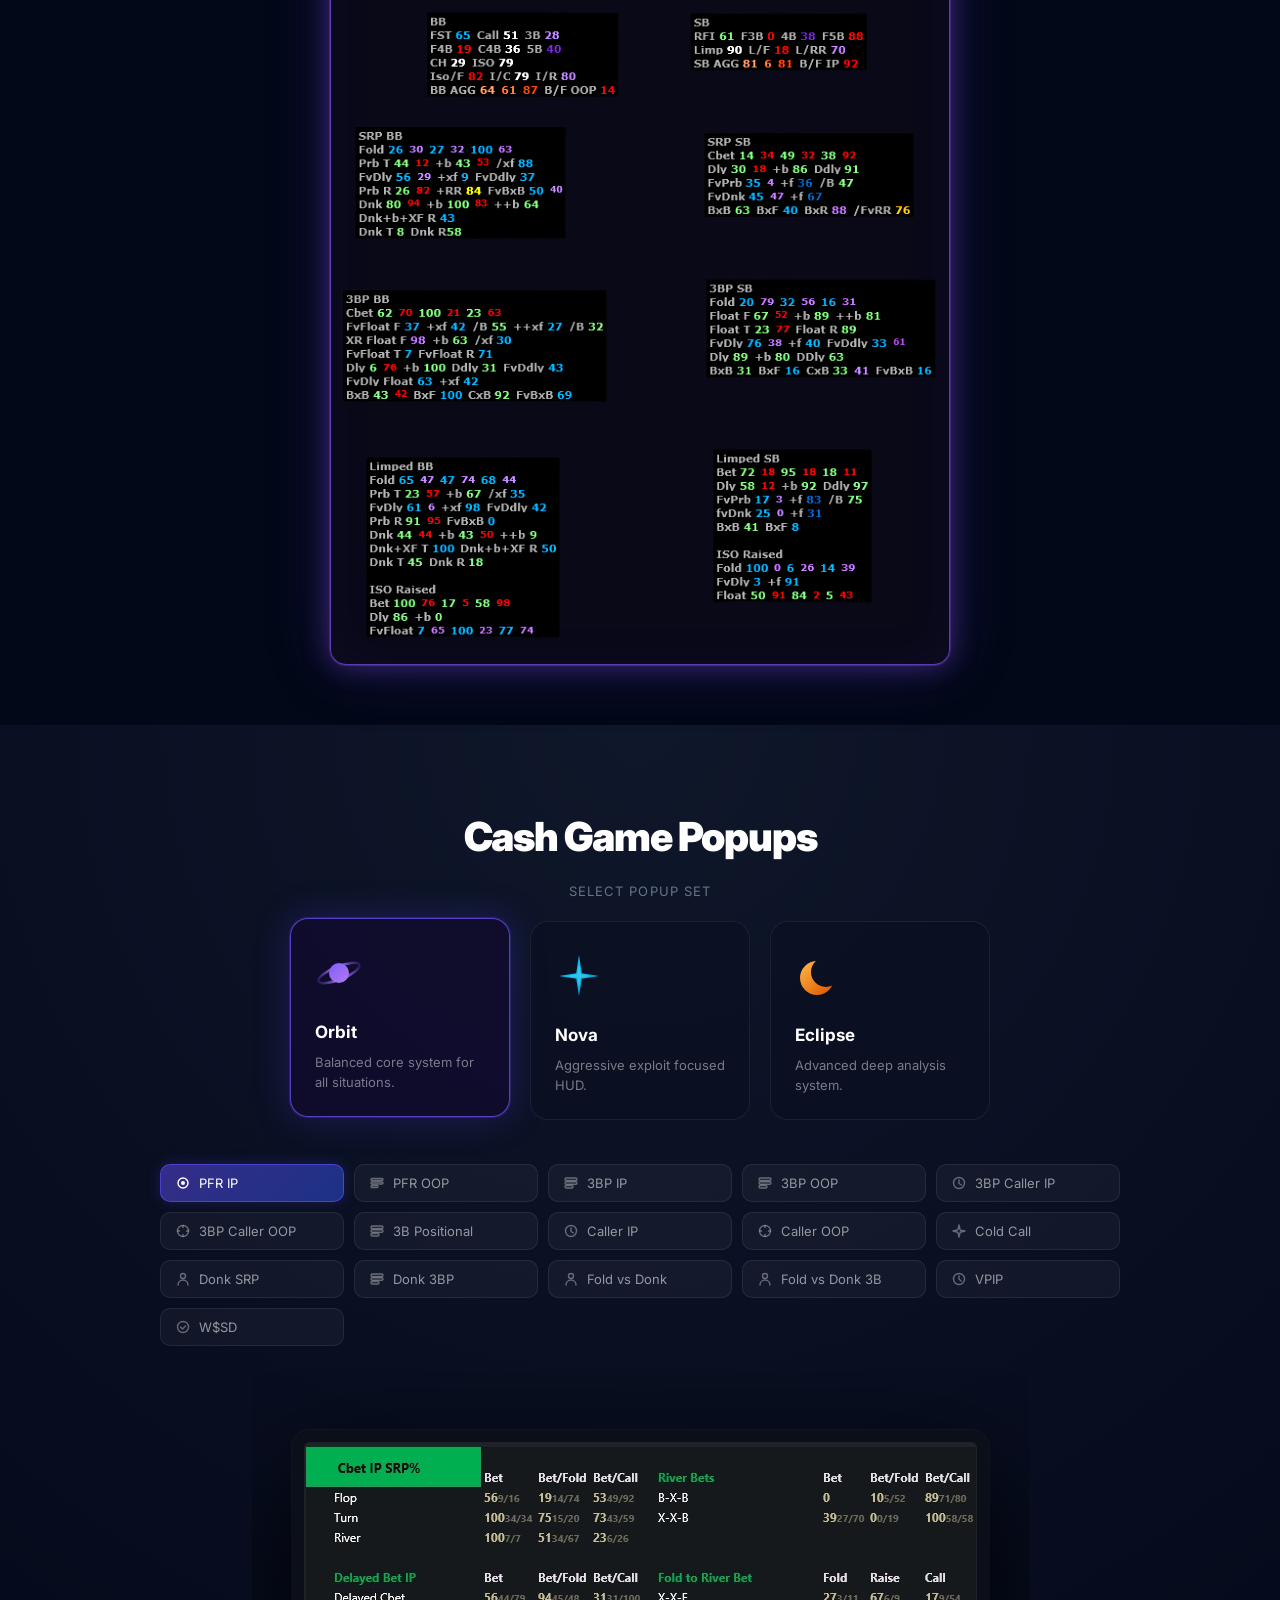
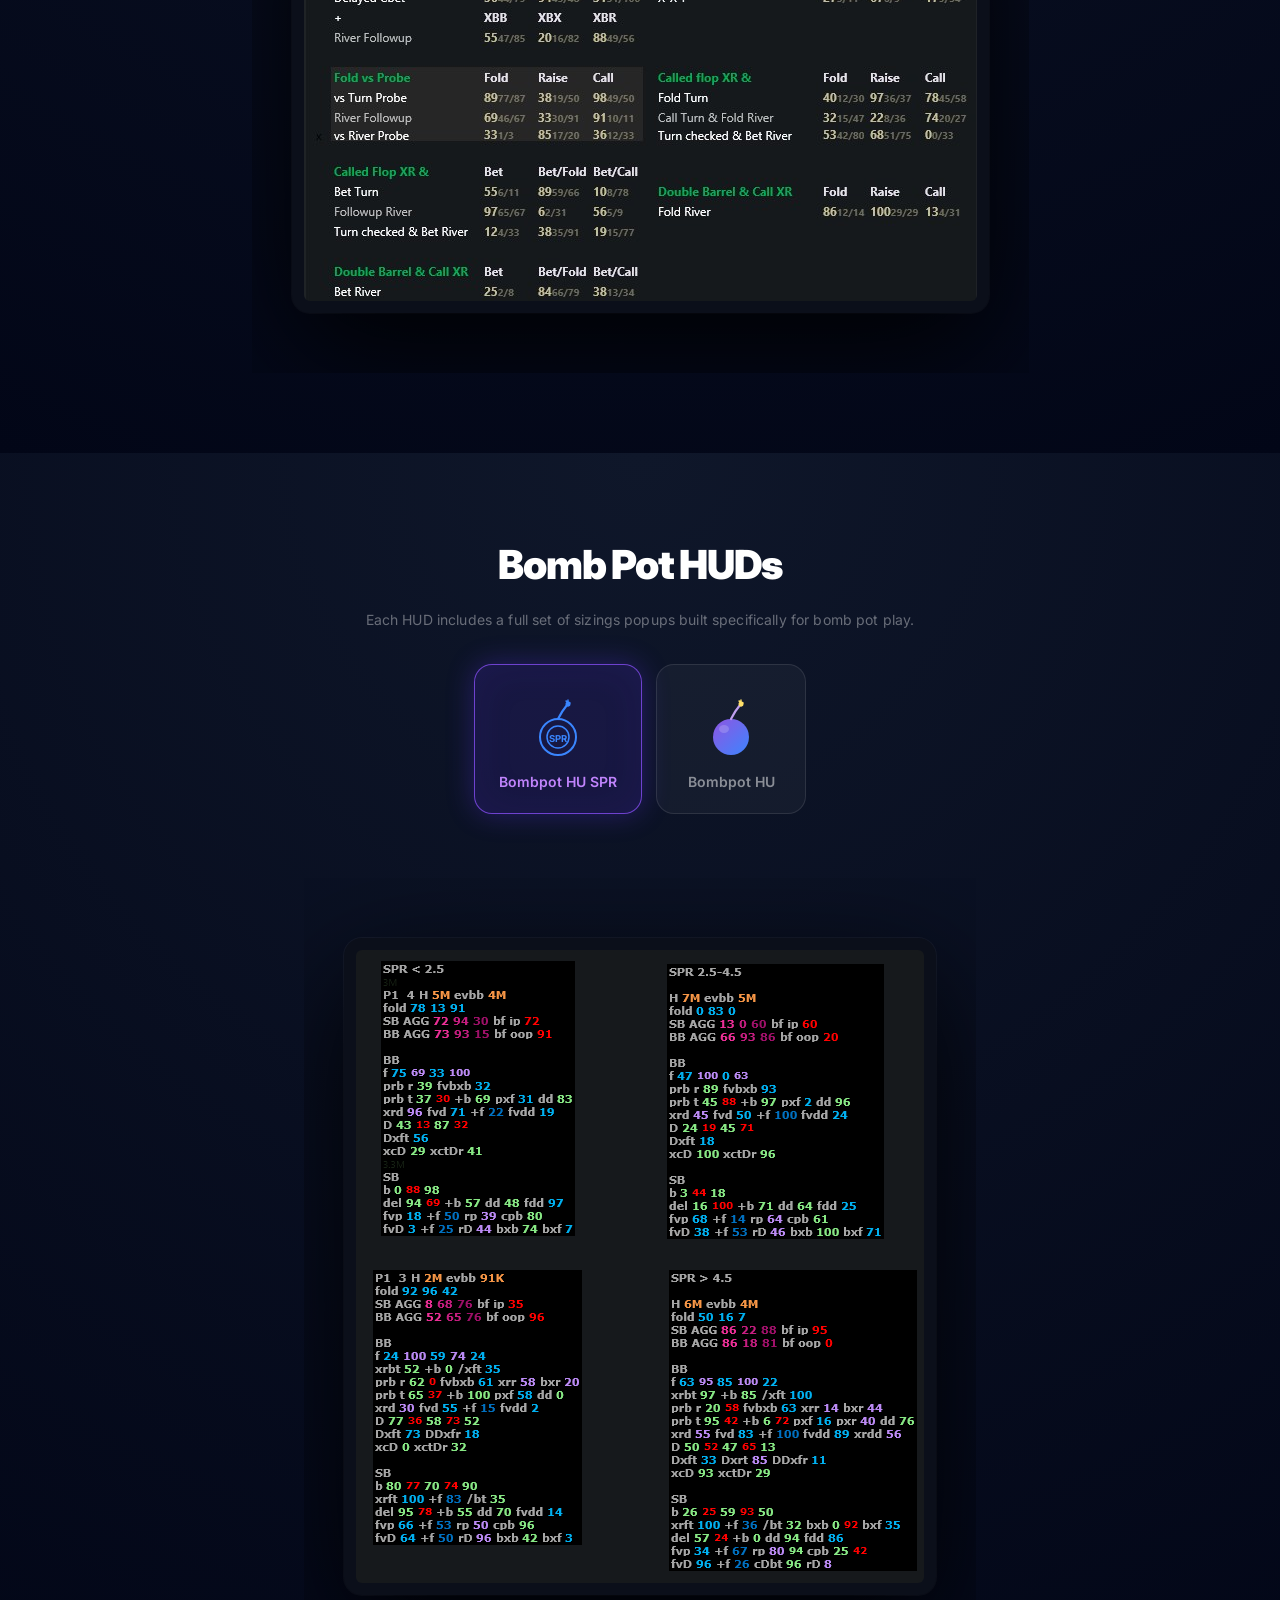
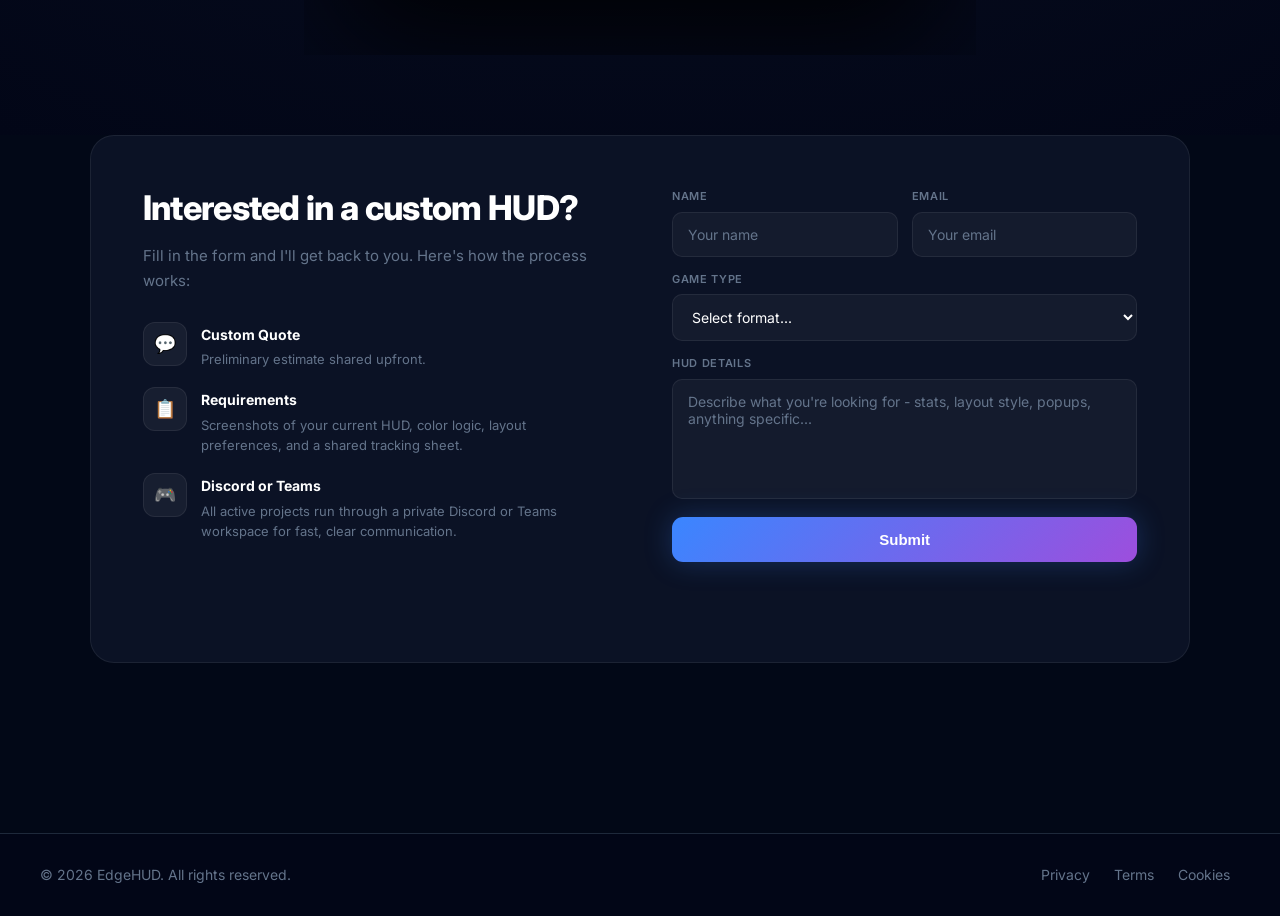
==== commit b259bcae: "Add files via upload" ====
--- a/index.html
+++ b/index.html
@@ -1,14 +1,6 @@
 <!DOCTYPE html>
 <html lang="en">
 <head>
-<!-- Google tag (gtag.js) -->
-<script async src="https://www.googletagmanager.com/gtag/js?id=G-PQ1KX2Z8D5"></script>
-<script>
-  window.dataLayer = window.dataLayer || [];
-  function gtag(){dataLayer.push(arguments);}
-  gtag('js', new Date());
-  gtag('config', 'G-PQ1KX2Z8D5');
-</script>
 <meta charset="UTF-8">
 <meta name="viewport" content="width=device-width, initial-scale=1.0">
 <link rel="icon" type="image/png" href="logo-e-transparent.png">
@@ -1551,8 +1543,7 @@
 
 <div id="cookieBanner" class="cookie-banner">
   <p>
-    This website uses essential cookies and anonymous analytics to improve user experience.
-    By continuing to use this website, you agree to this.
+    This website uses essential cookies and Google Analytics to analyze traffic and improve your experience. Analytics is only used after your consent.
   </p>
   <button onclick="dismissCookie()">Got it</button>
 </div>
@@ -2012,12 +2003,28 @@
   setTimeout(() => { img.src = popupSrcs[type]; img.style.opacity = '1'; }, 220);
 }
 
+function loadAnalytics() {
+  if (window.gaLoaded) return;
+  window.gaLoaded = true;
+  const script = document.createElement('script');
+  script.src = 'https://www.googletagmanager.com/gtag/js?id=G-PQ1KX2Z8D5';
+  script.async = true;
+  document.head.appendChild(script);
+  window.dataLayer = window.dataLayer || [];
+  function gtag(){dataLayer.push(arguments);}
+  window.gtag = gtag;
+  gtag('js', new Date());
+  gtag('config', 'G-PQ1KX2Z8D5');
+}
+
 if (localStorage.getItem('cookieOk')) {
   document.getElementById('cookieBanner').style.display = 'none';
+  loadAnalytics();
 }
 function dismissCookie() {
   localStorage.setItem('cookieOk', '1');
   document.getElementById('cookieBanner').style.display = 'none';
+  loadAnalytics();
 }
 
 const showcase = document.querySelector('.popup-showcase');
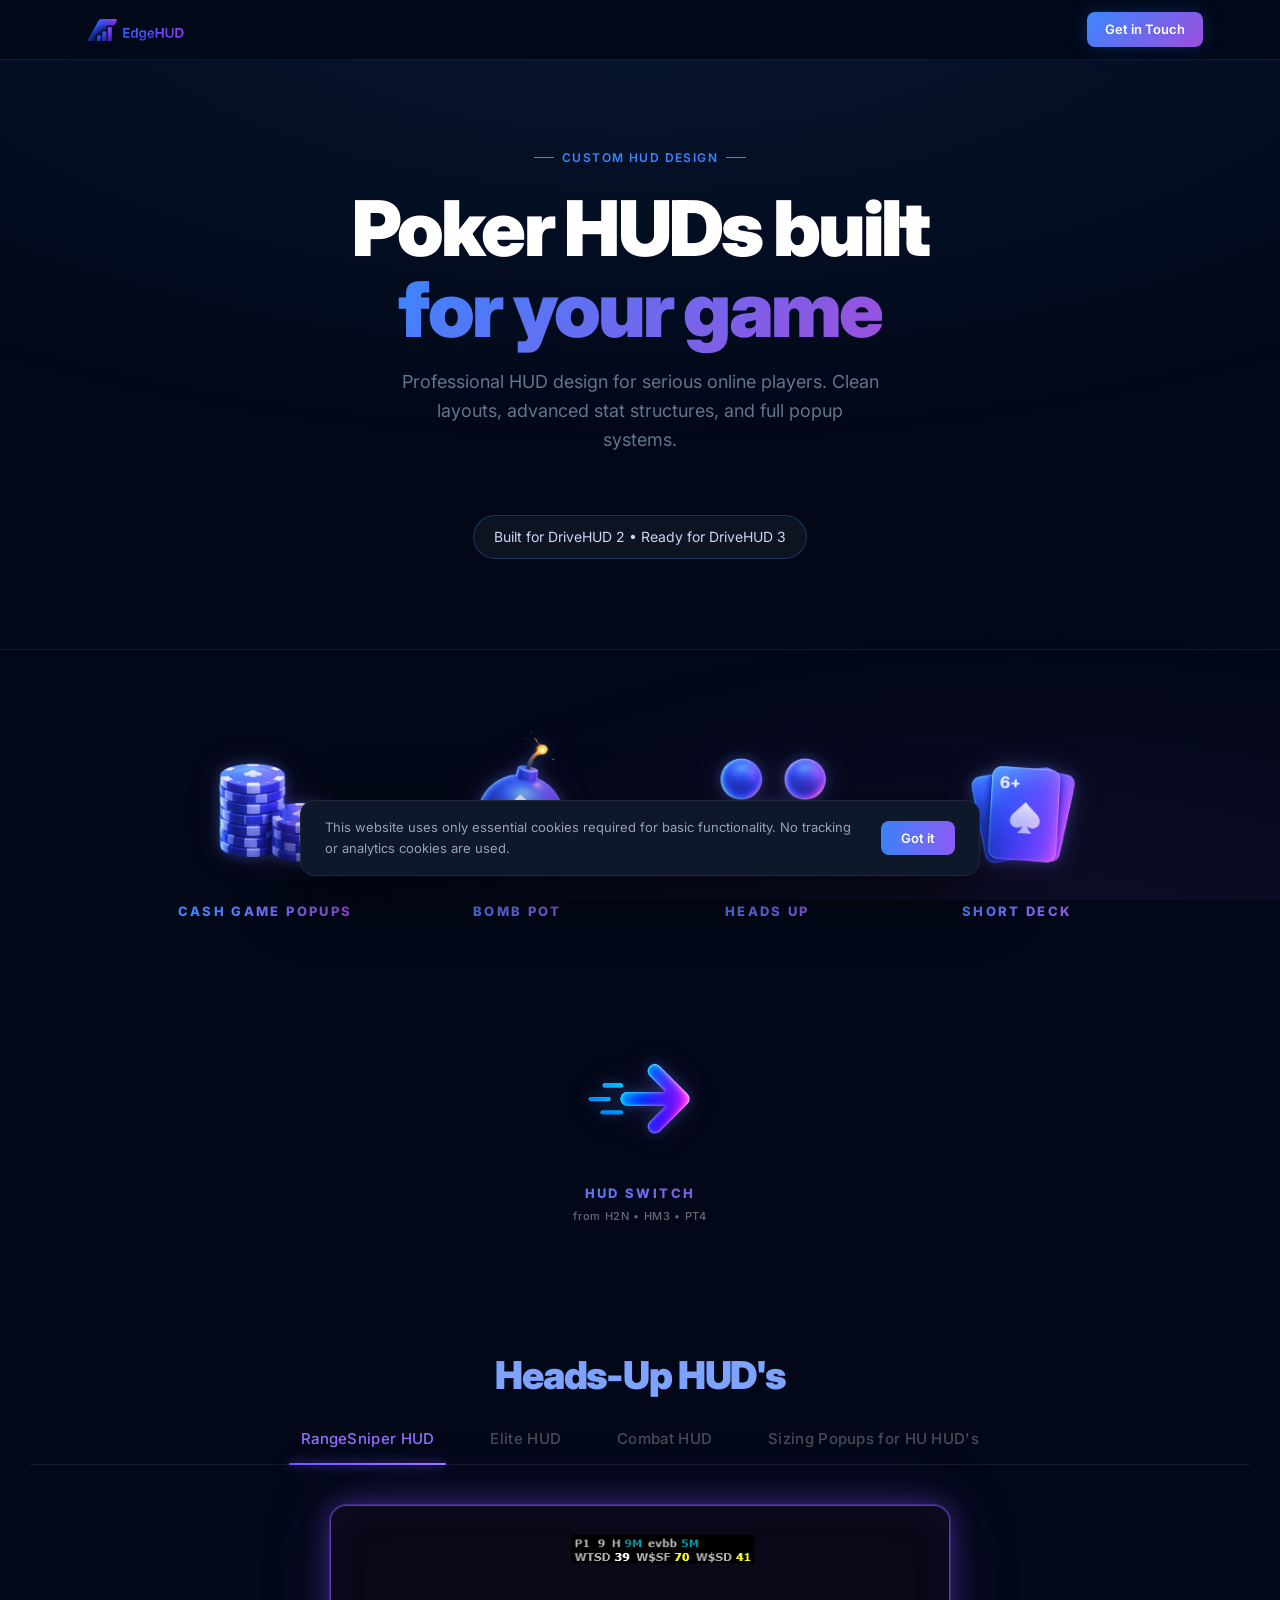
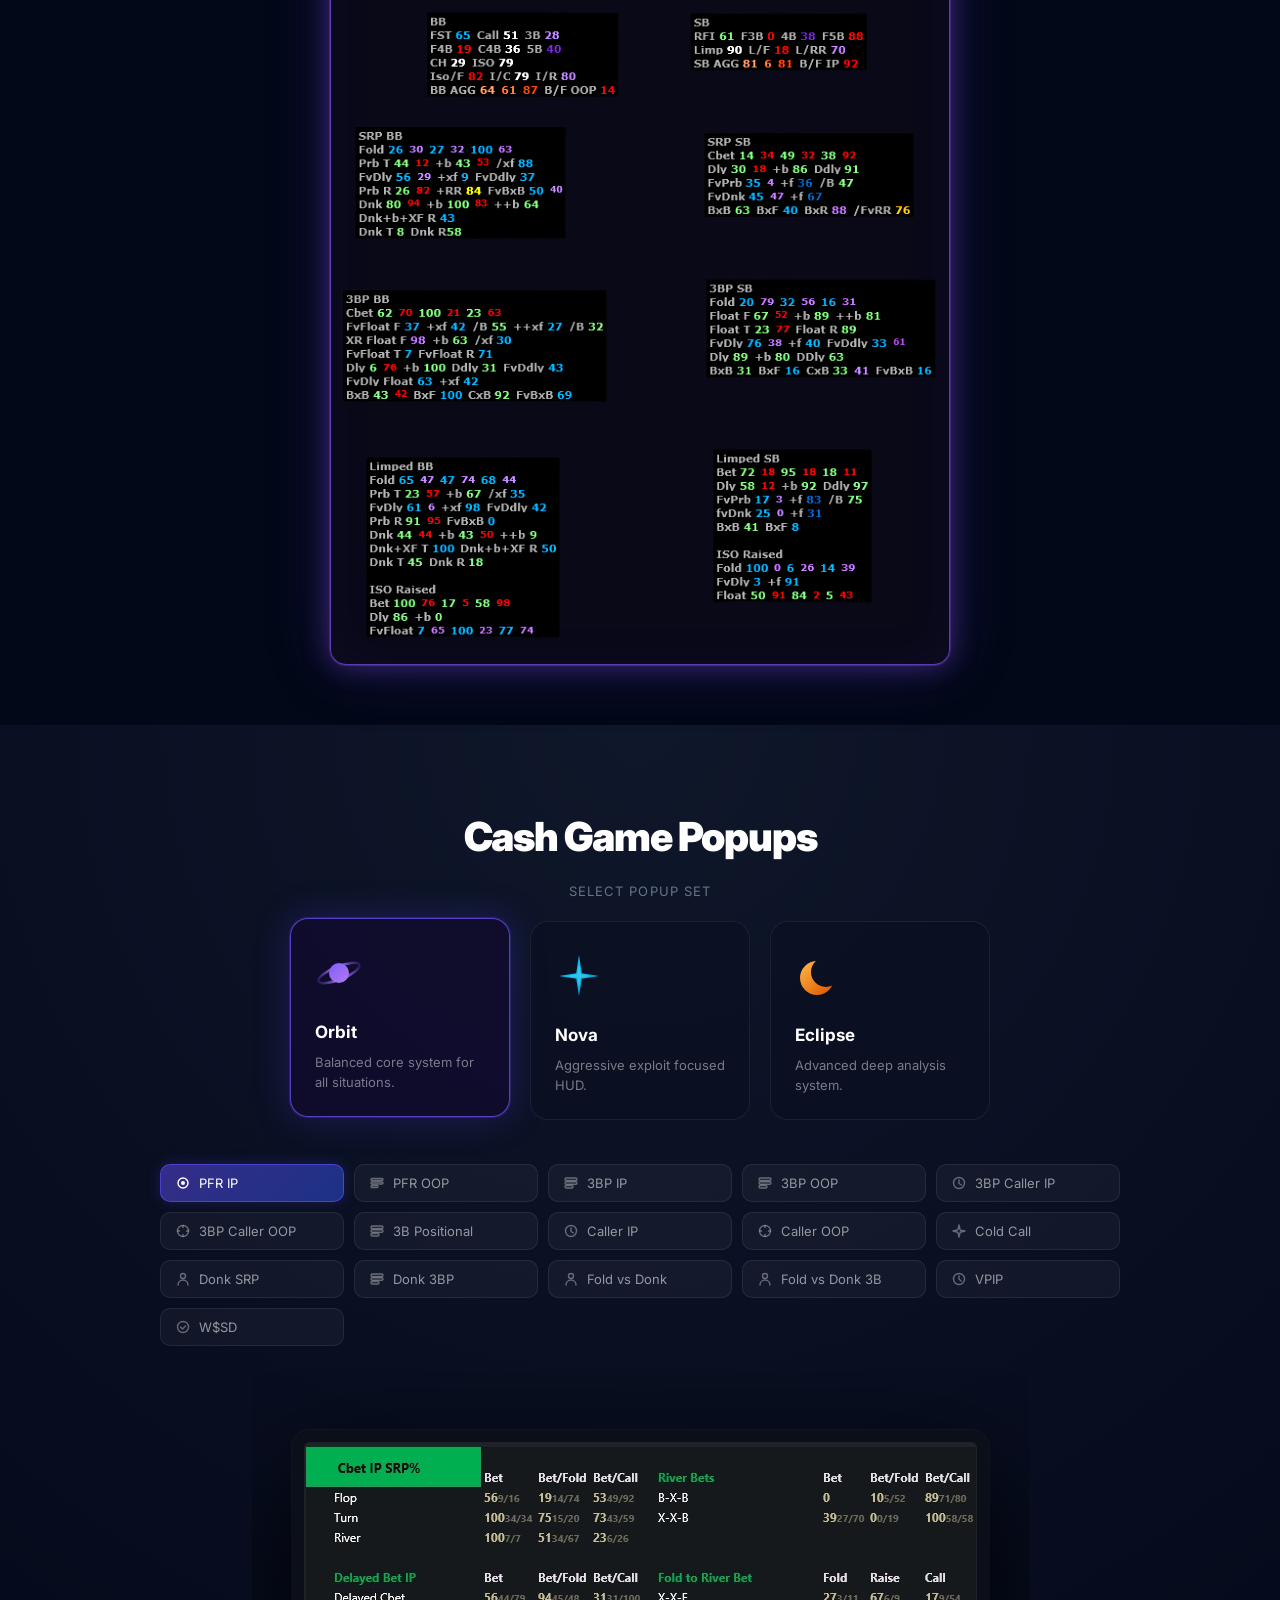
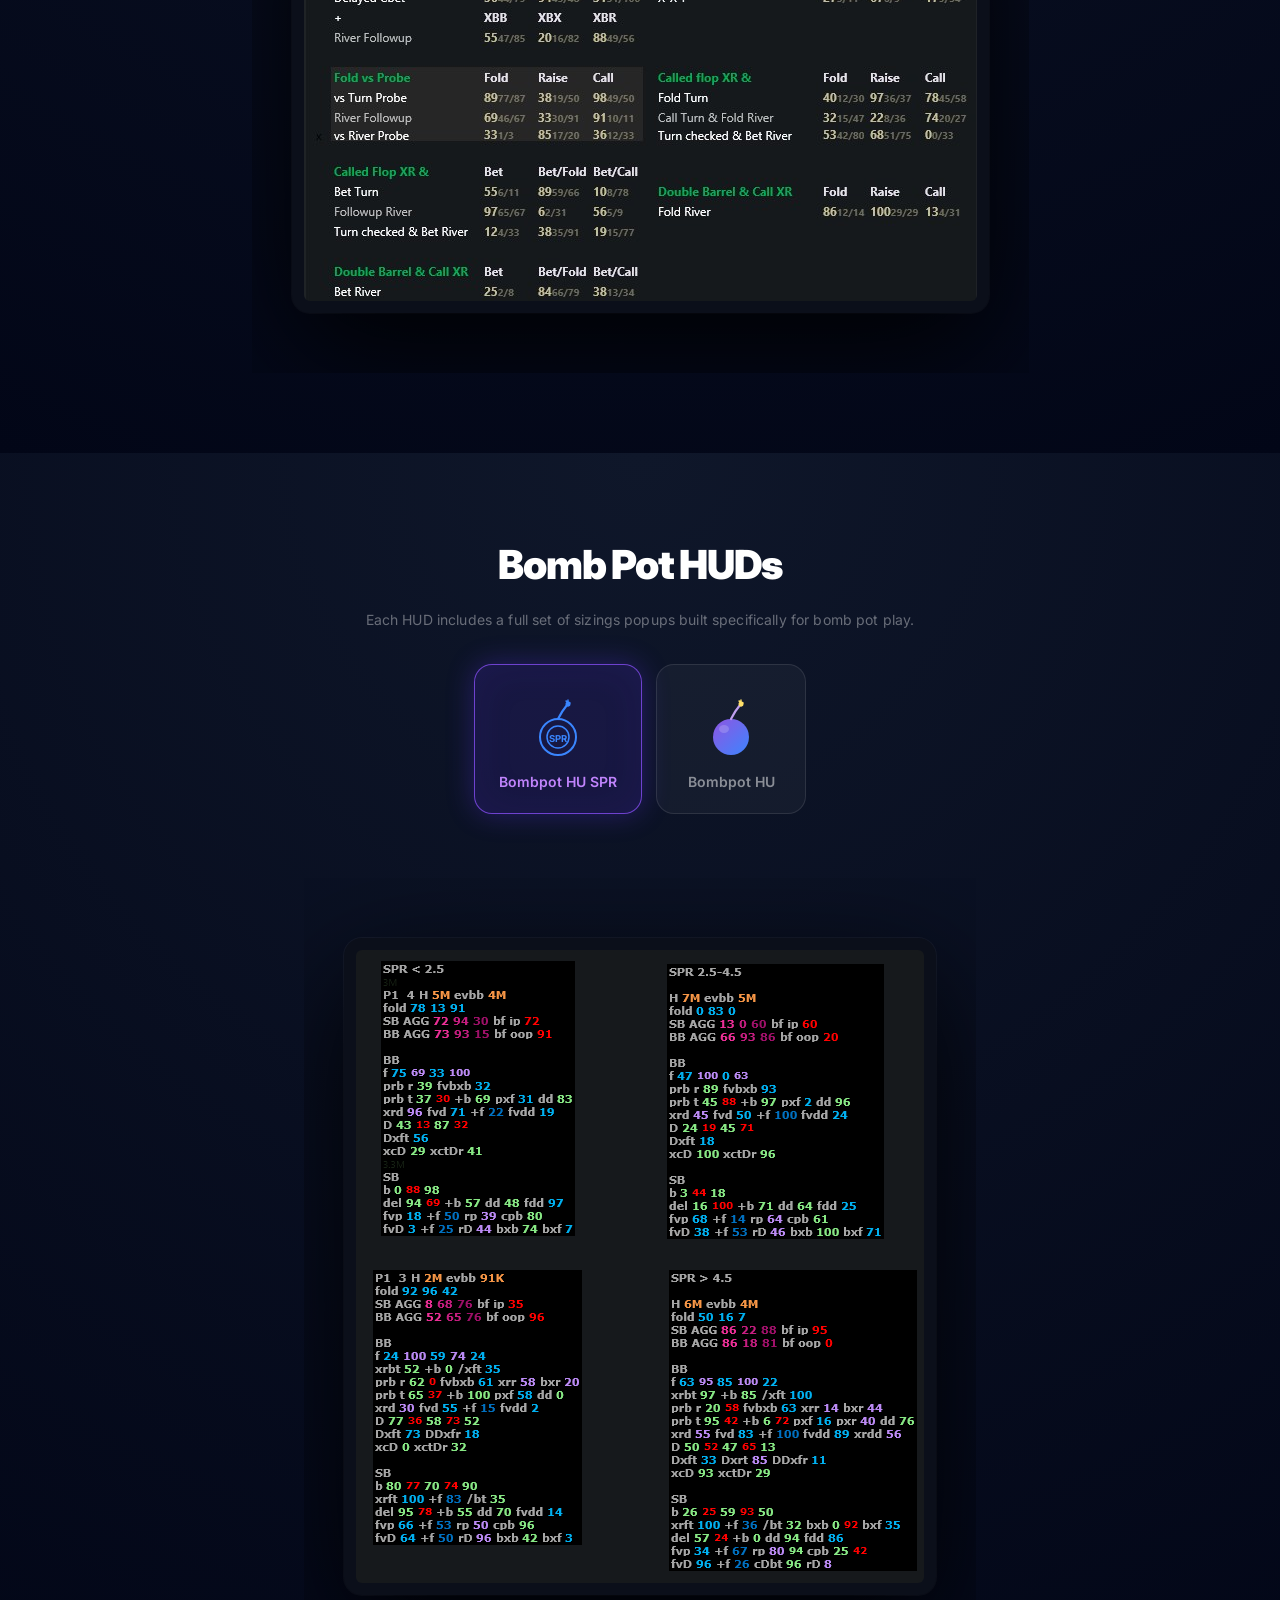
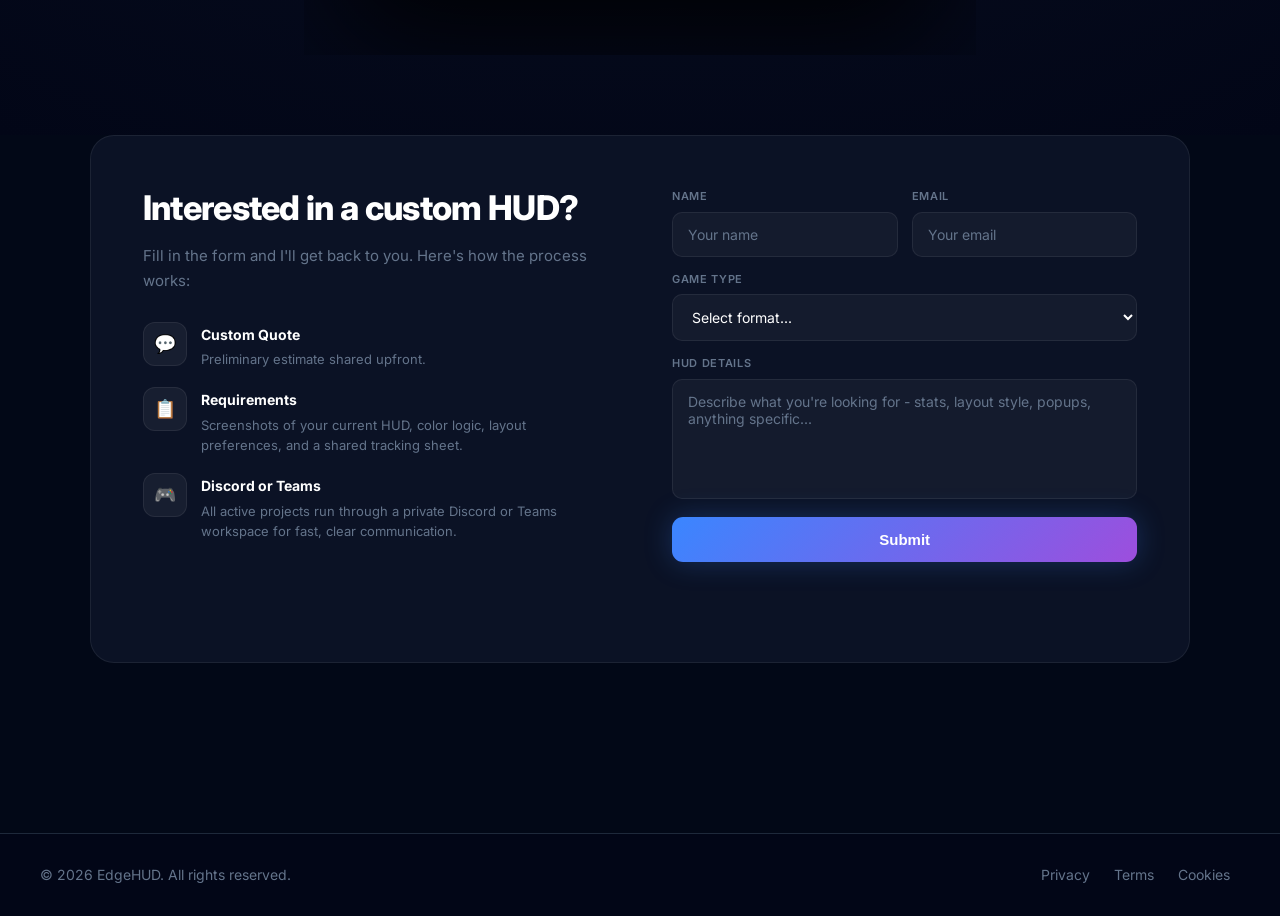
==== commit e4c77155: "Add files via upload" ====
--- a/index.html
+++ b/index.html
@@ -1327,7 +1327,7 @@
   <a class="nav-brand" href="#">
     <img src="logo-full.png" alt="EdgeHUD">
   </a>
-  <a class="nav-cta" href="#contact" onclick="gtag('event','cta_click',{location:'navbar'})">Get in Touch</a>
+  <a class="nav-cta" href="#contact">Get in Touch</a>
 </nav>
 
 <!-- HERO -->
@@ -1543,7 +1543,7 @@
 
 <div id="cookieBanner" class="cookie-banner">
   <p>
-    This website uses essential cookies and Google Analytics to analyze traffic and improve your experience. Analytics is only used after your consent.
+    This website uses only essential cookies required for basic functionality. No tracking or analytics cookies are used.
   </p>
   <button onclick="dismissCookie()">Got it</button>
 </div>
@@ -1633,10 +1633,6 @@
         });
 
         if (response.ok) {
-          gtag('event', 'contact_form_submit', {
-            event_category: 'engagement',
-            event_label: 'Contact Form'
-          });
           formStatus.style.color = '#00e0ff';
           formStatus.style.textShadow = '0 0 8px rgba(0,224,255,0.6)';
           formStatus.style.opacity = '0';
@@ -2003,28 +1999,12 @@
   setTimeout(() => { img.src = popupSrcs[type]; img.style.opacity = '1'; }, 220);
 }
 
-function loadAnalytics() {
-  if (window.gaLoaded) return;
-  window.gaLoaded = true;
-  const script = document.createElement('script');
-  script.src = 'https://www.googletagmanager.com/gtag/js?id=G-PQ1KX2Z8D5';
-  script.async = true;
-  document.head.appendChild(script);
-  window.dataLayer = window.dataLayer || [];
-  function gtag(){dataLayer.push(arguments);}
-  window.gtag = gtag;
-  gtag('js', new Date());
-  gtag('config', 'G-PQ1KX2Z8D5');
-}
-
 if (localStorage.getItem('cookieOk')) {
   document.getElementById('cookieBanner').style.display = 'none';
-  loadAnalytics();
 }
 function dismissCookie() {
   localStorage.setItem('cookieOk', '1');
   document.getElementById('cookieBanner').style.display = 'none';
-  loadAnalytics();
 }
 
 const showcase = document.querySelector('.popup-showcase');
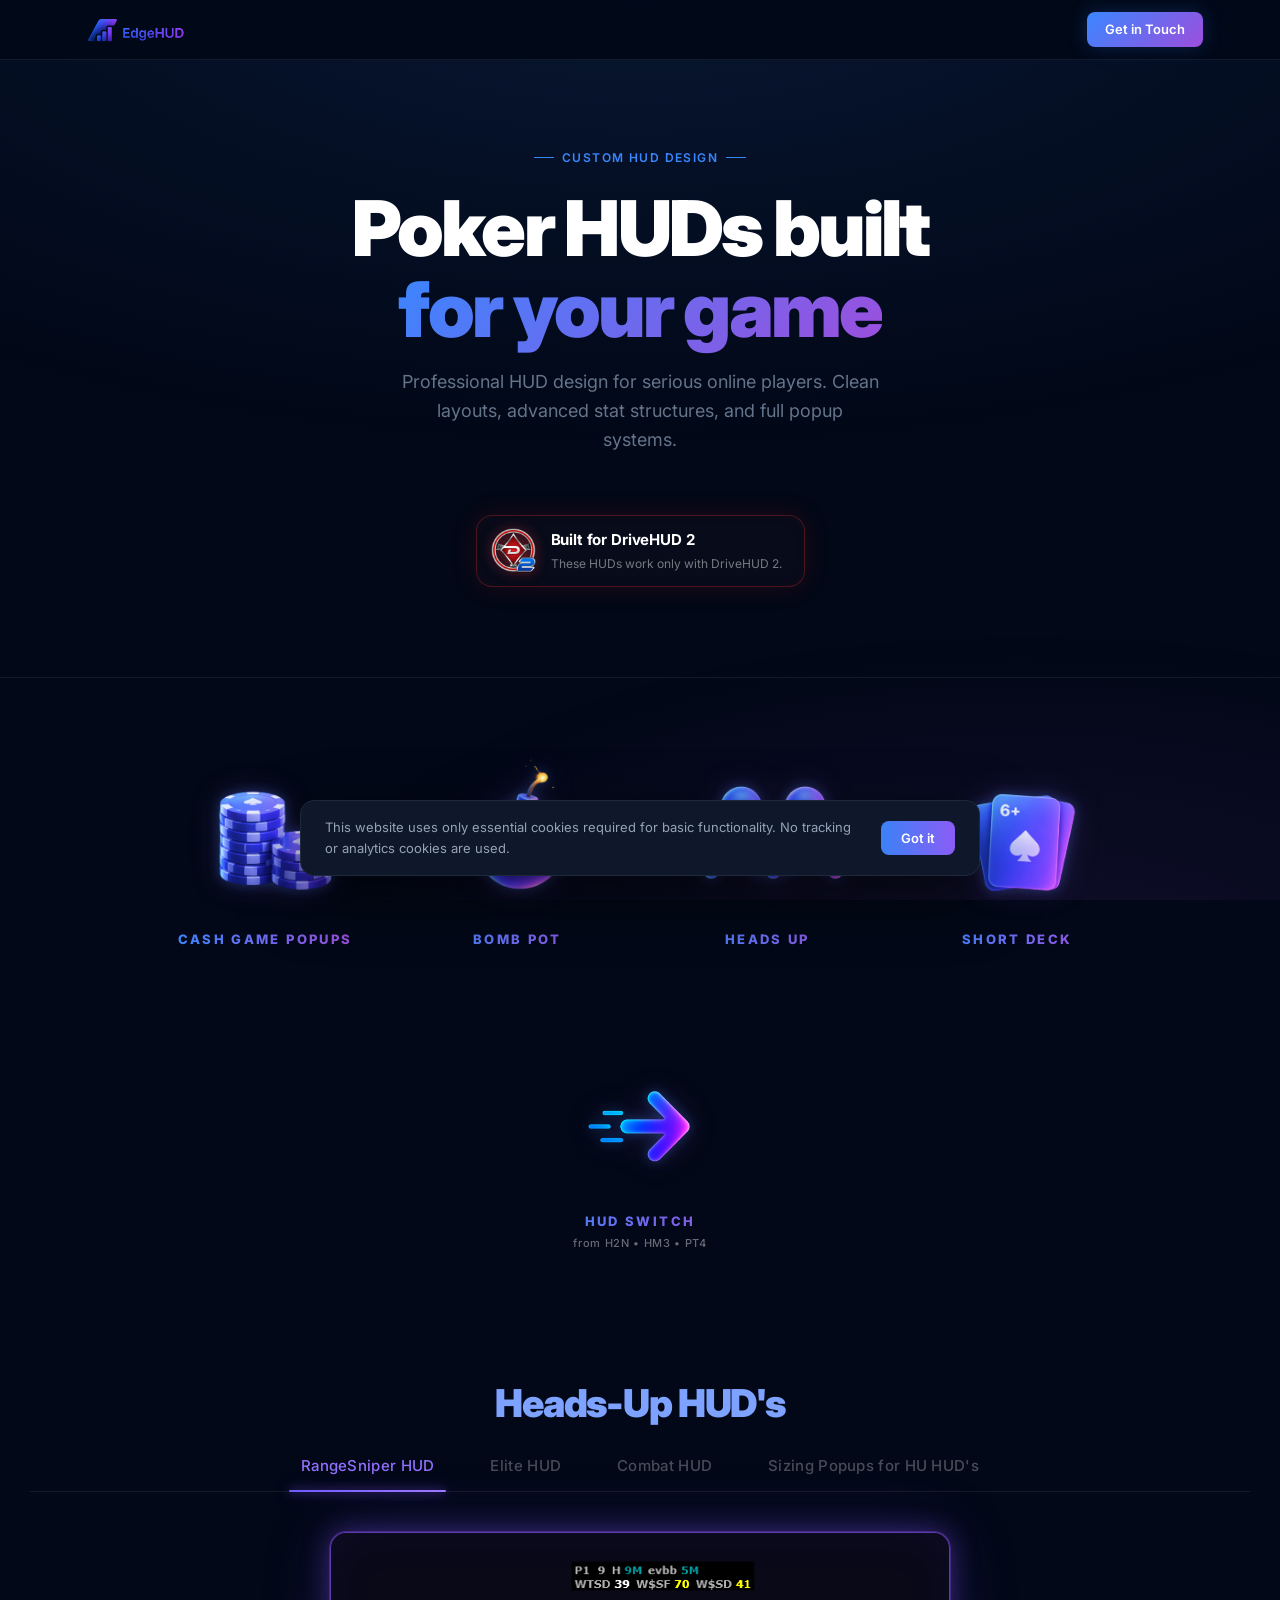
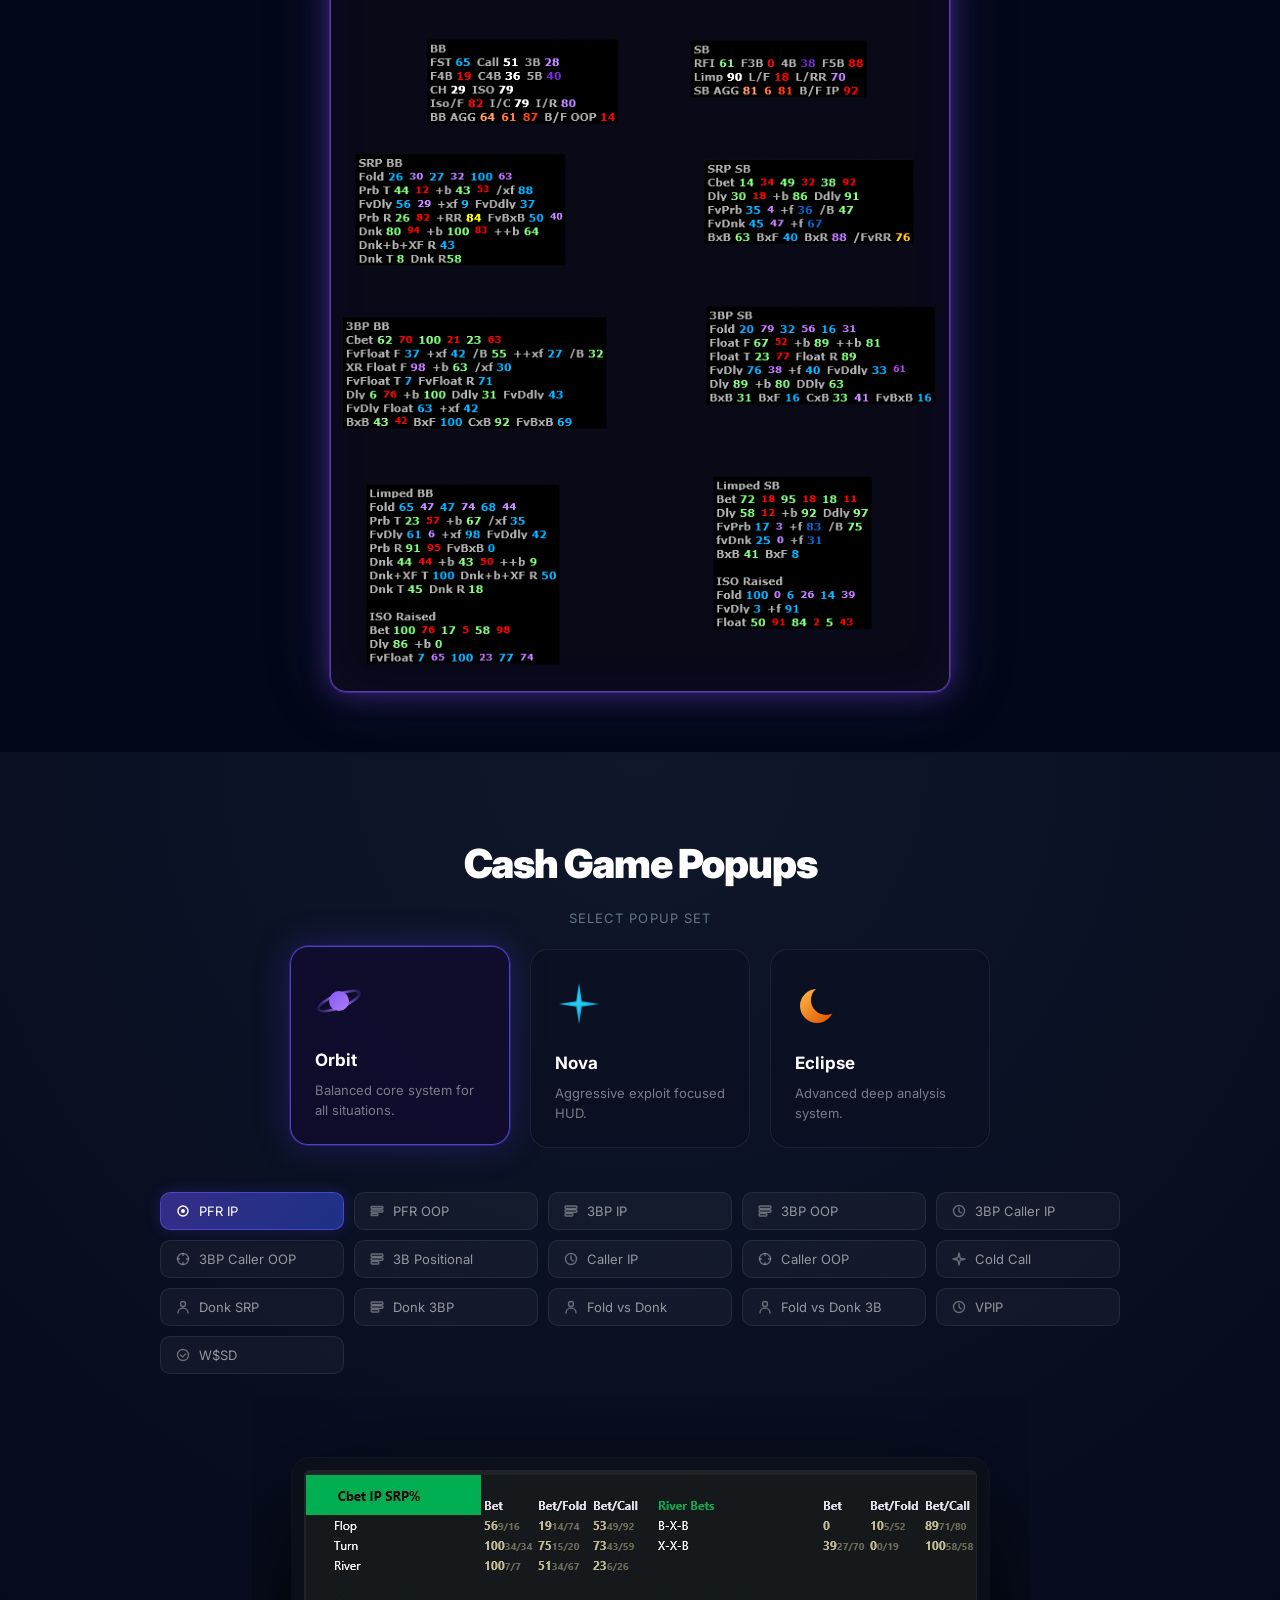
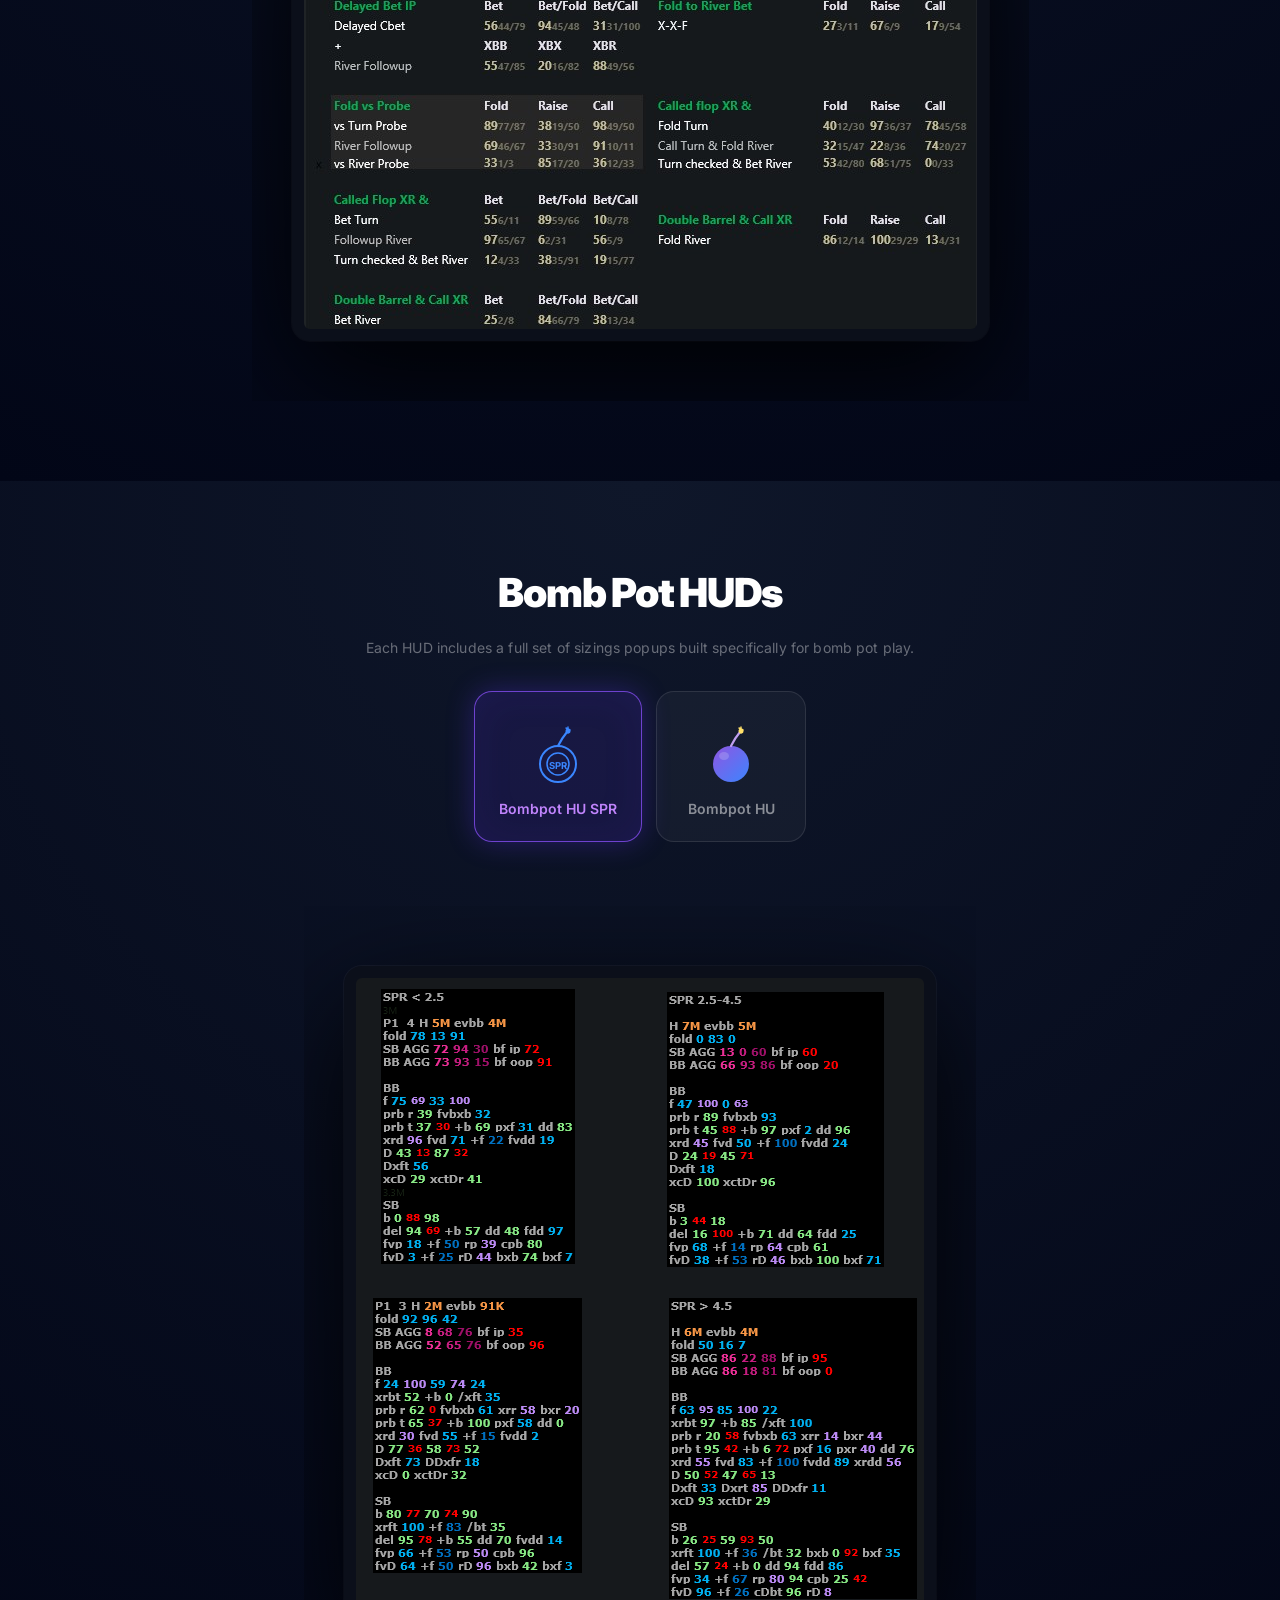
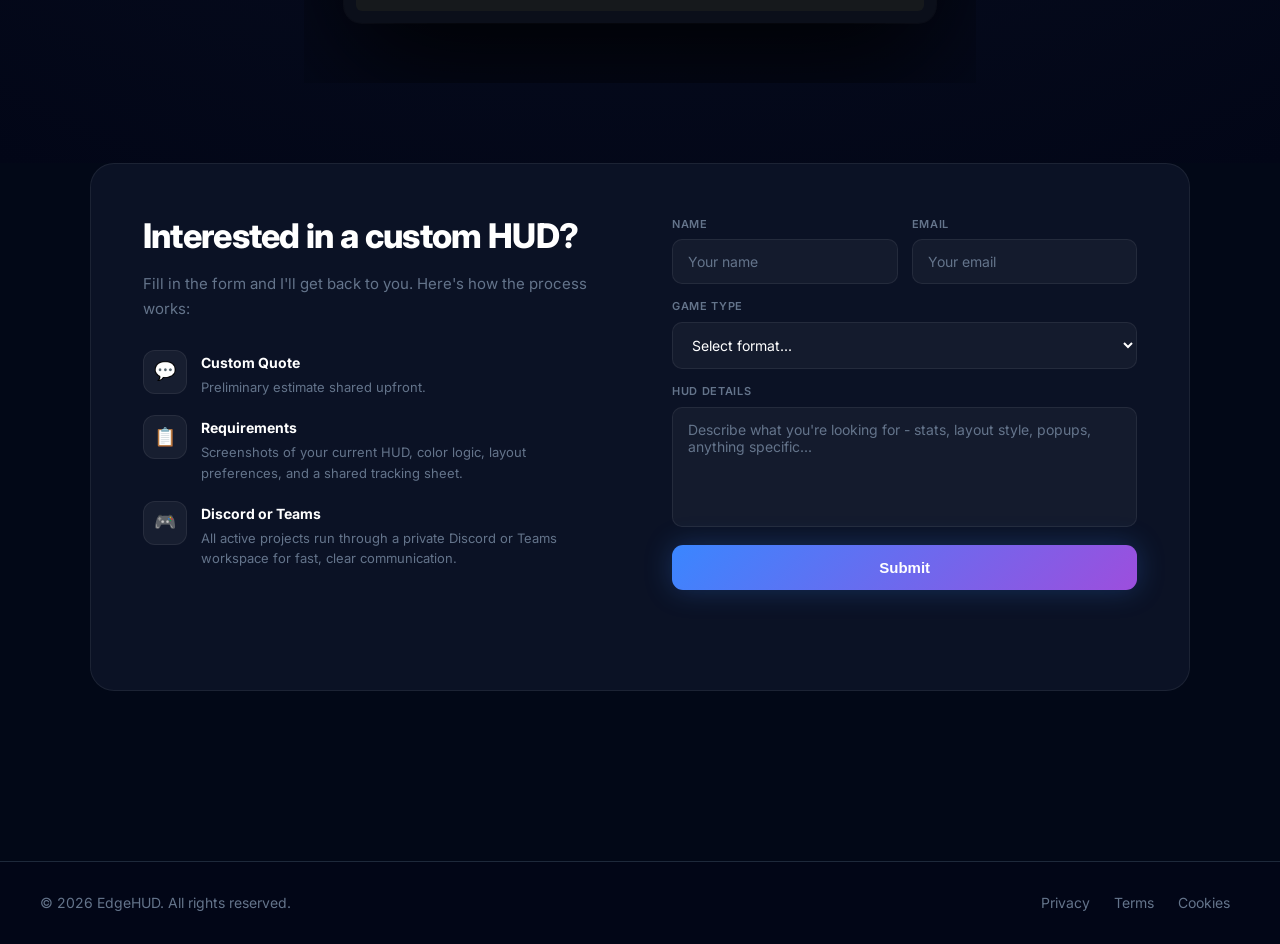
==== commit 83d83cf5: "Add files via upload" ====
--- a/index.html
+++ b/index.html
@@ -86,14 +86,44 @@
 
 .hud-info {
   margin-top: 30px;
-  display: inline-block;
-  padding: 10px 20px;
-  border-radius: 999px;
-  background: rgba(255,255,255,0.05);
-  border: 1px solid rgba(58,134,255,0.3);
+  display: inline-flex;
+  align-items: center;
+  gap: 14px;
+  padding: 12px 22px 12px 14px;
+  border-radius: 16px;
+  background: rgba(10,12,28,0.85);
+  border: 1px solid rgba(200,40,40,0.35);
+  box-shadow: 0 0 24px rgba(180,20,20,0.18), inset 0 0 16px rgba(180,20,20,0.04);
   color: #cbd5f5;
   font-size: 14px;
-  backdrop-filter: blur(10px);
+  backdrop-filter: blur(12px);
+  text-align: left;
+}
+
+.hud-info-logo {
+  width: 46px;
+  height: 46px;
+  object-fit: contain;
+  flex-shrink: 0;
+  filter: drop-shadow(0 0 6px rgba(200,40,40,0.5));
+}
+
+.hud-info-text {
+  display: flex;
+  flex-direction: column;
+  gap: 2px;
+}
+
+.hud-info-title {
+  font-size: 15px;
+  font-weight: 700;
+  color: #fff;
+  letter-spacing: -0.01em;
+}
+
+.hud-info-sub {
+  font-size: 12px;
+  color: rgba(255,255,255,0.45);
 }
 
 /* FORMATS STRIP */
@@ -252,7 +282,11 @@
 }
 
 select option { background: #0e1120; color: white; }
-textarea { height: 120px; resize: none; }
+textarea { height: 120px; resize: none; scrollbar-width: thin; scrollbar-color: rgba(255,255,255,0.12) transparent; }
+textarea::-webkit-scrollbar { width: 4px; }
+textarea::-webkit-scrollbar-track { background: transparent; }
+textarea::-webkit-scrollbar-thumb { background: rgba(255,255,255,0.12); border-radius: 4px; }
+textarea::-webkit-scrollbar-thumb:hover { background: rgba(255,255,255,0.22); }
 .input-row { display: grid; grid-template-columns: 1fr 1fr; gap: 14px; }
 
 .submit-btn {
@@ -1226,7 +1260,10 @@
 @media (max-width: 768px) {
   .hero { padding: 110px 20px 70px; }
   .hero-sub { max-width: 100%; }
-  .hud-info { font-size: 13px; padding: 9px 16px; }
+  .hud-info { font-size: 13px; padding: 10px 16px 10px 12px; gap: 10px; }
+  .hud-info-logo { width: 38px; height: 38px; }
+  .hud-info-title { font-size: 14px; }
+  .hud-info-sub { font-size: 11px; }
 
   .hud-builder-section { padding: 60px 5% 50px; }
   .hud-builder { padding: 22px 16px 18px; }
@@ -1282,6 +1319,13 @@
   .popup-subrow button { white-space: nowrap; flex-shrink: 0; }
   .popup-switch { overflow-x: auto; flex-wrap: nowrap; padding-bottom: 4px; }
   .popup-switch button { white-space: nowrap; flex-shrink: 0; }
+  .hud-wrapper { max-width: 100%; }
+  .hud-wrapper.elite-active { min-height: unset; height: auto; }
+  .hud-wrapper.combat-active { width: 100%; max-width: 100%; }
+  .hud-wrapper.elite-active img { mix-blend-mode: normal; filter: contrast(1.1) brightness(1.2); }
+  .hud-wrapper.combat-active img { mix-blend-mode: normal; filter: contrast(1.1) brightness(1.15); }
+  .hud-wrapper img { max-height: 320px; width: auto; margin: 0 auto; }
+  .hu-preview { margin-top: 16px; gap: 16px; }
 
   .formats-section { padding: 42px 4% 34px; }
 }
@@ -1289,7 +1333,10 @@
 /* --- 480px: Small mobile portrait --- */
 @media (max-width: 480px) {
   .hero { padding: 86px 14px 50px; }
-  .hud-info { font-size: 12px; padding: 8px 14px; }
+  .hud-info { font-size: 12px; padding: 9px 14px 9px 10px; gap: 9px; }
+  .hud-info-logo { width: 34px; height: 34px; }
+  .hud-info-title { font-size: 13px; }
+  .hud-info-sub { font-size: 11px; }
 
   .hud-builder-section { padding: 44px 4% 36px; }
   .hud-builder { padding: 14px 10px 14px; }
@@ -1335,7 +1382,13 @@
   <div class="hero-eyebrow"><span></span>Custom HUD Design<span></span></div>
   <h1>Poker HUDs built<br><em>for your game</em></h1>
   <p class="hero-sub">Professional HUD design for serious online players. Clean layouts, advanced stat structures, and full popup systems.</p>
-  <div class="hud-info">Built for DriveHUD 2 &bull; Ready for DriveHUD 3</div>
+  <div class="hud-info">
+    <img class="hud-info-logo" src="drivehud2-logo.png" alt="DriveHUD 2">
+    <div class="hud-info-text">
+      <span class="hud-info-title">Built for DriveHUD 2</span>
+      <span class="hud-info-sub">These HUDs work only with DriveHUD 2.</span>
+    </div>
+  </div>
 </section>
 
 <!-- FORMATS -->
